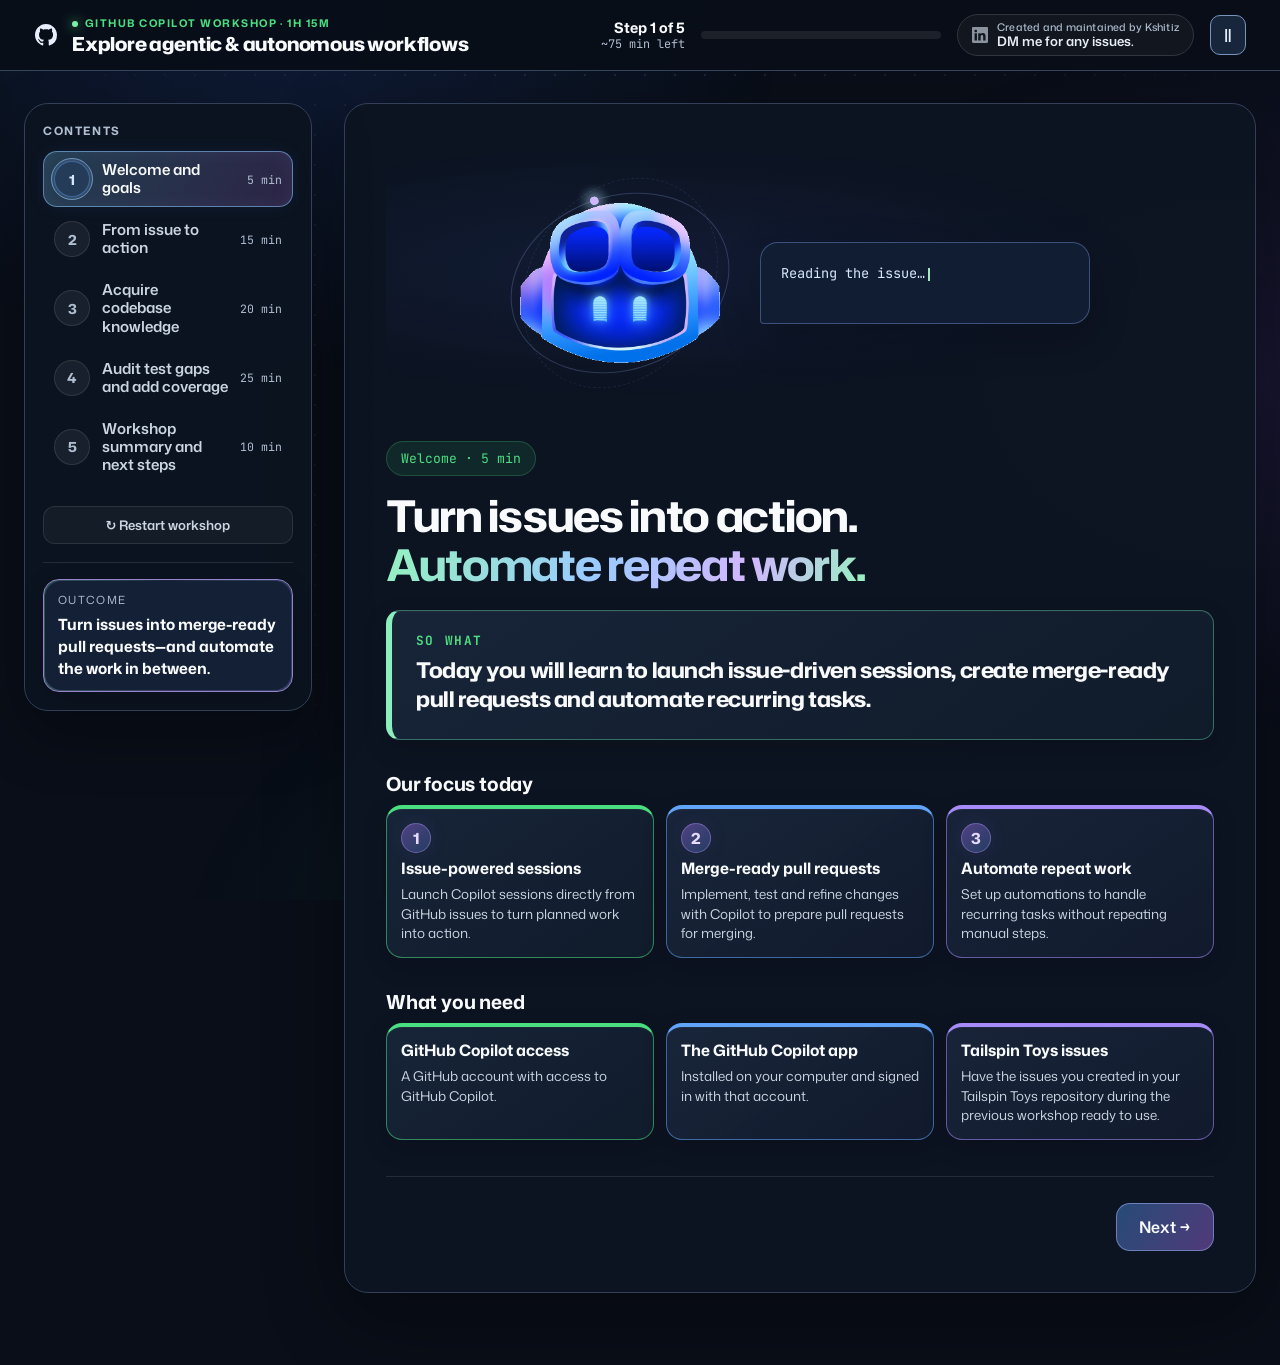
==== explore-automations/index.html @ 0704b5da "Add plan review and approval step Co-authored-by: Copilot App <223556219+Copilot@users.noreply.githu" ====
<!DOCTYPE html>
<html lang="en" data-theme="dark">

<head>
  <meta charset="UTF-8">
  <meta name="viewport" content="width=device-width, initial-scale=1.0">
  <meta name="description"
    content="A hands-on workshop for developers: use GitHub Copilot to run an unfamiliar repository, map it with a skill, find its test gaps and add one verified test.">
  <title>Explore agentic &amp; autonomous workflows with GitHub Copilot</title>
  <link rel="preconnect" href="https://fonts.googleapis.com">
  <link rel="preconnect" href="https://fonts.gstatic.com" crossorigin>
  <link
    href="https://fonts.googleapis.com/css2?family=Hubot+Sans:wdth,wght@75..125,200..900&family=Mona+Sans:wdth,wght@75..125,200..900&family=JetBrains+Mono:wght@400;500;700&display=swap"
    rel="stylesheet">
  <link rel="stylesheet" href="../theme.css">
  <link data-fx rel="icon" href="../assets/copilot-mascot.png">
  <style>
    :root {
      --workshop-bg: #0d1117;
      --workshop-border: rgba(255, 255, 255, 0.1);
      --workshop-text: #f8fafc;
      --workshop-muted: #cbd5e1;
      --workshop-faint: #94a3b8;
      --workshop-green: #4ade80;
      --workshop-blue: #60a5fa;
      --workshop-purple: #a78bfa;
      --workshop-amber: #fbbf24;
      --workshop-shadow: 0 24px 60px rgba(0, 0, 0, 0.28);
      --workshop-radius: 24px;
      --workshop-card-gap: 18px;
      --workshop-content-width: 1180px;
      --workshop-ease: cubic-bezier(0.16, 1, 0.3, 1);
      /* lets the stage disclosures animate to their natural height */
      interpolate-size: allow-keywords;
    }

    * {
      box-sizing: border-box;
    }

    body {
      margin: 0;
      font-family: "Inter", sans-serif;
      background:
        radial-gradient(circle at top left, rgba(96, 165, 250, 0.14), transparent 32%),
        radial-gradient(circle at top right, rgba(167, 139, 250, 0.1), transparent 28%),
        var(--workshop-bg);
      color: var(--workshop-text);
    }

    a {
      color: inherit;
    }

    code {
      font-family: "JetBrains Mono", monospace;
    }

    /* ============ Codelab shell ============ */
    .cl-app {
      min-height: 100vh;
      display: flex;
      flex-direction: column;
    }

    .cl-topbar {
      position: sticky;
      top: 0;
      z-index: 40;
      display: flex;
      align-items: center;
      justify-content: space-between;
      gap: 20px;
      padding: 14px clamp(16px, 3vw, 34px);
      background: rgba(10, 14, 22, 0.9);
      border-bottom: 1px solid var(--workshop-border);
      backdrop-filter: blur(18px);
    }

    .cl-topbar-left {
      display: flex;
      align-items: center;
      gap: 14px;
      min-width: 0;
    }

    .brand-mark {
      width: 24px;
      height: 24px;
      display: grid;
      place-items: center;
      font-size: 1rem;
      font-weight: 700;
      flex-shrink: 0;
    }

    .brand-mark svg {
      fill: #e8eefc;
    }

    .cl-topbar-title {
      min-width: 0;
    }

    .cl-topbar-title .kicker {
      display: block;
      text-transform: uppercase;
      letter-spacing: 0.14em;
      font-size: 0.66rem;
      font-weight: 700;
      color: var(--workshop-green);
      margin-bottom: 2px;
    }

    .cl-topbar-title h1 {
      margin: 0;
      font-size: clamp(0.98rem, 1.5vw, 1.24rem);
      line-height: 1.2;
      letter-spacing: -0.01em;
    }

    .cl-progress {
      display: flex;
      align-items: center;
      gap: 16px;
      flex-shrink: 0;
    }

    .cl-progress-meta {
      text-align: right;
      line-height: 1.25;
    }

    .cl-progress-count {
      display: block;
      font-size: 0.9rem;
      font-weight: 700;
      color: var(--workshop-text);
    }

    .cl-progress-remaining {
      display: block;
      font-family: "JetBrains Mono", monospace;
      font-size: 0.74rem;
      color: var(--workshop-faint);
    }

    .cl-progress-track {
      width: min(240px, 26vw);
      height: 8px;
      border-radius: 999px;
      background: rgba(255, 255, 255, 0.08);
      overflow: hidden;
    }

    .cl-progress-fill {
      height: 100%;
      width: 100%;
      transform: scaleX(0);
      transform-origin: left center;
      border-radius: 999px;
      background: linear-gradient(90deg, var(--workshop-green), var(--workshop-blue));
      transition: transform 0.35s var(--workshop-ease);
    }

    .cl-progress-fill.is-complete {
      animation: cl-progress-complete 0.7s ease both;
    }

    @keyframes cl-progress-complete {
      0% {
        filter: brightness(1);
      }

      45% {
        filter: brightness(1.22);
      }

      100% {
        filter: brightness(1);
      }
    }

    .cl-body {
      width: min(1500px, calc(100% - 48px));
      margin: 0 auto;
      padding: 32px 0 72px;
      display: grid;
      grid-template-columns: minmax(260px, 288px) minmax(0, 1fr);
      gap: 32px;
      align-items: start;
    }

    /* ============ Step rail ============ */
    .cl-rail {
      position: sticky;
      top: 96px;
      align-self: start;
      background: rgba(10, 14, 22, 0.88);
      border: 1px solid var(--workshop-border);
      border-radius: var(--workshop-radius);
      box-shadow: var(--workshop-shadow);
      padding: 18px;
      backdrop-filter: blur(18px);
    }

    .cl-rail-label {
      margin: 0 0 12px;
      text-transform: uppercase;
      letter-spacing: 0.14em;
      font-size: 0.72rem;
      font-weight: 700;
      color: var(--workshop-faint);
    }

    .cl-steps {
      list-style: none;
      margin: 0 0 18px;
      padding: 0;
      display: grid;
      gap: 4px;
      position: relative;
    }

    .cl-steps li {
      position: relative;
    }

    /* One highlight travels between steps; script measures its box. Without script each step keeps its own. */
    .cl-steps.has-marker::before {
      content: "";
      position: absolute;
      top: 0;
      left: 0;
      box-sizing: border-box;
      width: var(--marker-w, 0);
      height: var(--marker-h, 0);
      transform: translate(var(--marker-x, 0), var(--marker-y, 0));
      border: 1px solid rgba(96, 165, 250, 0.28);
      border-radius: 14px;
      background: rgba(96, 165, 250, 0.12);
      pointer-events: none;
      transition: transform 0.35s var(--workshop-ease);
    }

    .cl-steps.has-marker.is-placing::before {
      transition: none;
    }

    .cl-step-item {
      width: 100%;
      text-align: left;
      font: inherit;
      cursor: pointer;
      display: grid;
      grid-template-columns: 36px minmax(0, 1fr) auto;
      gap: 12px;
      align-items: center;
      min-height: 56px;
      padding: 9px 10px;
      border-radius: 14px;
      border: 1px solid transparent;
      background: transparent;
      color: var(--workshop-muted);
      transition: background 0.2s ease, border-color 0.2s ease, color 0.2s ease;
    }

    .cl-step-item:hover {
      background: rgba(255, 255, 255, 0.05);
    }

    .cl-step-item:focus-visible {
      outline: 2px solid var(--workshop-blue);
      outline-offset: 2px;
    }

    .cl-step-item.is-active {
      background: rgba(96, 165, 250, 0.12);
      border-color: rgba(96, 165, 250, 0.28);
      color: var(--workshop-text);
    }

    .cl-steps.has-marker .cl-step-item.is-active {
      background: transparent;
      border-color: transparent;
    }

    .cl-step-num {
      width: 36px;
      height: 36px;
      border-radius: 50%;
      display: grid;
      place-items: center;
      background: rgba(255, 255, 255, 0.06);
      border: 1px solid var(--workshop-border);
      font-family: "JetBrains Mono", monospace;
      font-weight: 700;
      font-size: 0.86rem;
      color: var(--workshop-faint);
      transition: background 0.3s ease, border-color 0.3s ease, color 0.3s ease;
    }

    .cl-step-item.is-active .cl-step-num {
      background: rgba(96, 165, 250, 0.2);
      border-color: rgba(96, 165, 250, 0.42);
      color: var(--workshop-blue);
    }

    .cl-step-item.is-done .cl-step-num {
      background: rgba(74, 222, 128, 0.16);
      border-color: rgba(74, 222, 128, 0.4);
      color: var(--workshop-green);
    }

    .cl-step-num .digit,
    .cl-step-num .tick {
      grid-area: 1 / 1;
      transition: opacity 0.26s ease, transform 0.42s var(--workshop-ease);
    }

    .cl-step-num .tick {
      opacity: 0;
      transform: scale(0.4) rotate(-12deg);
    }

    .cl-step-item.is-done .cl-step-num .digit {
      opacity: 0;
      transform: scale(0.6);
    }

    .cl-step-item.is-done .cl-step-num .tick {
      opacity: 1;
      transform: scale(1) rotate(0);
    }

    .cl-step-name {
      font-size: 0.94rem;
      font-weight: 600;
      line-height: 1.2;
    }

    .cl-step-time {
      font-family: "JetBrains Mono", monospace;
      font-size: 0.72rem;
      color: var(--workshop-faint);
      white-space: nowrap;
    }

    .cl-rail-meta {
      display: grid;
      gap: 10px;
      border-top: 1px solid var(--workshop-border);
      padding-top: 16px;
    }

    .meta-card {
      background: linear-gradient(180deg, rgba(17, 24, 39, 0.96), rgba(13, 18, 28, 0.98));
      border: 1px solid var(--workshop-border);
      border-radius: 16px;
      padding: 12px 14px;
    }

    .meta-label {
      display: block;
      font-size: 0.7rem;
      text-transform: uppercase;
      letter-spacing: 0.12em;
      color: var(--workshop-faint);
      margin-bottom: 5px;
    }

    .meta-value {
      font-size: 0.96rem;
      font-weight: 700;
    }

    /* ============ Main / steps ============ */
    .cl-main {
      min-width: 0;
      width: 100%;
      max-width: var(--workshop-content-width);
      justify-self: center;
    }

    .cl-step {
      display: none;
      background: linear-gradient(180deg, rgba(17, 24, 39, 0.96), rgba(13, 18, 28, 0.98));
      border: 1px solid var(--workshop-border);
      border-radius: var(--workshop-radius);
      box-shadow: var(--workshop-shadow);
      padding: clamp(28px, 3.2vw, 48px);
    }

    /* Focus is moved here programmatically for screen-reader step announcement;
     the article is never keyboard-Tab-reachable (tabindex="-1"), so suppress the
     default focus ring that would otherwise draw around the whole step. */
    .cl-step:focus {
      outline: none;
    }

    .cl-step.is-active {
      display: block;
      animation: cl-fade 0.42s var(--workshop-ease);
    }

    @keyframes cl-fade {
      from {
        opacity: 0;
        transform: translateY(10px);
      }

      to {
        opacity: 1;
        transform: translateY(0);
      }
    }

    .cl-duration {
      display: inline-flex;
      align-items: center;
      gap: 8px;
      padding: 8px 14px;
      border-radius: 999px;
      background: rgba(74, 222, 128, 0.1);
      border: 1px solid rgba(74, 222, 128, 0.22);
      color: var(--workshop-green);
      font-family: "JetBrains Mono", monospace;
      font-size: 0.82rem;
      margin-bottom: 16px;
    }

    .cl-step h2 {
      margin: 0 0 8px;
      font-size: clamp(1.8rem, 3vw, 2.5rem);
      line-height: 1.06;
      letter-spacing: -0.03em;
      text-wrap: balance;
    }

    .cl-step h2 .accent {
      color: var(--workshop-green);
    }

    /* ============ Opening mascot ============ */
    .overview-figure {
      display: flex;
      align-items: center;
      justify-content: center;
      margin: 8px 0 28px;
    }

    .overview-figure .mascot {
      width: clamp(180px, 18vw, 230px);
    }

    /* ============ Wrap-up cards ============ */
    .resource-grid {
      display: grid;
      grid-template-columns: repeat(3, minmax(0, 1fr));
      gap: var(--workshop-card-gap);
      margin-top: 16px;
    }

    .resource-card {
      display: flex;
      flex-direction: column;
      gap: 8px;
      padding: 20px;
      border: 1px solid var(--workshop-border);
      border-top: 3px solid var(--resource-accent, var(--workshop-blue));
      border-radius: 20px;
      background: linear-gradient(180deg, rgba(22, 31, 46, 0.9), rgba(16, 24, 38, 0.96));
    }

    .resource-card h4 {
      margin: 0;
      font-size: 1.05rem;
      color: var(--workshop-text);
    }

    .resource-card .resource-go {
      margin-top: auto;
      padding-top: 6px;
      font-size: 0.85rem;
      font-weight: 600;
      color: var(--resource-accent, var(--workshop-blue));
    }

    /* ============ Step nav footer ============ */
    .cl-nav {
      display: flex;
      justify-content: space-between;
      gap: 14px;
      margin-top: 36px;
      padding-top: 26px;
      border-top: 1px solid var(--workshop-border);
    }

    .cl-btn {
      appearance: none;
      cursor: pointer;
      font: inherit;
      font-weight: 600;
      display: inline-flex;
      align-items: center;
      gap: 8px;
      padding: 12px 22px;
      border-radius: 14px;
      border: 1px solid var(--workshop-border);
      background: rgba(255, 255, 255, 0.05);
      color: var(--workshop-text);
      transition: background 0.2s ease, border-color 0.2s ease, opacity 0.2s ease, filter 0.2s ease, transform 0.12s ease;
    }

    .cl-btn:hover {
      background: rgba(255, 255, 255, 0.1);
    }

    .cl-btn:active {
      transform: translateY(1px) scale(0.985);
    }

    .cl-btn:focus-visible {
      outline: 2px solid var(--workshop-blue);
      outline-offset: 2px;
    }

    .cl-btn.cl-next {
      background: linear-gradient(135deg, rgba(96, 165, 250, 0.3), rgba(167, 139, 250, 0.26));
      border-color: rgba(96, 165, 250, 0.42);
    }

    .cl-btn.cl-next:hover {
      filter: brightness(1.08);
    }

    .cl-btn:disabled {
      opacity: 0.4;
      cursor: not-allowed;
    }

    .cl-btn.is-hidden {
      visibility: hidden;
    }

    .cl-finished {
      display: inline-flex;
      align-items: center;
      gap: 8px;
      padding: 12px 22px;
      border-radius: 14px;
      background: rgba(74, 222, 128, 0.16);
      border: 1px solid rgba(74, 222, 128, 0.55);
      color: var(--workshop-green);
      font-weight: 700;
    }

    .cl-step.is-active .cl-finished {
      animation: cl-finished-in 0.6s var(--workshop-ease) both;
    }

    @keyframes cl-finished-in {
      from {
        opacity: 0;
        transform: translateY(6px) scale(0.96);
      }

      to {
        opacity: 1;
        transform: translateY(0) scale(1);
      }
    }

    .cl-restart {
      width: 100%;
      margin: 4px 0 18px;
      cursor: pointer;
      font: inherit;
      font-size: 0.82rem;
      font-weight: 600;
      padding: 9px 12px;
      border-radius: 12px;
      border: 1px solid var(--workshop-border);
      background: rgba(255, 255, 255, 0.04);
      color: var(--workshop-muted);
      transition: background 0.2s ease, color 0.2s ease;
    }

    .cl-restart:hover {
      background: rgba(255, 255, 255, 0.09);
      color: var(--workshop-text);
    }

    .cl-restart:focus-visible {
      outline: 2px solid var(--workshop-blue);
      outline-offset: 2px;
    }

    .mcp-lab .mcp-lab-prompt {
      margin: 14px 0 0;
      padding: 14px 16px;
      border-left: 3px solid var(--workshop-purple);
      border-radius: 0 12px 12px 0;
      background: rgba(124, 92, 255, 0.1);
      color: var(--text);
      font-family: "JetBrains Mono", monospace;
      font-size: 0.86rem;
      line-height: 1.6;
      transition: border-left-color 0.15s ease;
    }

    .mcp-lab .sec-title {
      margin: 30px 0 8px;
      font-size: 1.2rem;
      letter-spacing: -0.01em;
    }

    .mcp-lab .sec-note {
      margin: 0 0 14px;
      color: var(--workshop-muted);
      font-size: 0.94rem;
      line-height: 1.55;
      max-width: 74ch;
    }

    .mcp-lab .sec-note strong {
      color: var(--workshop-text);
    }

    .loop {
      margin: 0 0 8px;
      font-size: clamp(1.25rem, 2.2vw, 1.6rem);
      font-weight: 700;
      line-height: 1.4;
    }

    .loop span {
      margin: 0 0.2em;
      color: var(--workshop-green);
    }

    .mcp-lab .sc-text {
      width: 100%;
      padding: 10px 12px;
      border: 1px solid var(--workshop-border);
      border-radius: 12px;
      background: rgba(8, 13, 22, 0.7);
      color: var(--workshop-text);
      font: inherit;
      font-size: 0.94rem;
      line-height: 1.5;
    }

    .mcp-lab .sc-text {
      min-height: 88px;
      resize: vertical;
    }

    .mcp-lab .sc-text:focus-visible {
      outline: 2px solid var(--workshop-blue);
      outline-offset: 2px;
    }

    /* Focus and document cards */
    .mcp-lab .crit-grid {
      display: grid;
      grid-template-columns: repeat(3, minmax(0, 1fr));
      gap: 12px;
      margin: 0 0 8px;
    }

    .mcp-lab .crit-grid.is-three {
      margin: 0 0 22px;
    }

    /* Six inventory documents share one accent; the last one, CONCERNS.md, feeds the next step */
    .mcp-lab .codebase-outputs {
      --crit: var(--workshop-blue);
    }

    .mcp-lab .codebase-outputs > :last-child {
      grid-column: 1 / -1;
    }

    .mcp-lab .crit-card {
      display: grid;
      gap: 6px;
      align-content: start;
      padding: 14px;
      border: 1px solid color-mix(in srgb, var(--crit, var(--workshop-green)) 55%, transparent);
      border-top: 4px solid var(--crit, var(--workshop-green));
      border-radius: 16px;
      background: color-mix(in srgb, var(--crit, var(--workshop-green)) 12%, rgba(16, 24, 38, 0.9));
    }

    .mcp-lab .crit-card b {
      display: inline-grid;
      place-items: center;
      justify-self: start;
      width: 30px;
      height: 30px;
      border-radius: 50%;
      background: var(--crit, var(--workshop-green));
      color: var(--workshop-bg);
      font-family: "JetBrains Mono", monospace;
      font-size: 0.95rem;
      font-weight: 700;
    }

    .mcp-lab .crit-card strong {
      color: var(--workshop-text);
      font-size: 0.98rem;
      line-height: 1.25;
    }

    .mcp-lab .crit-card p {
      margin: 0;
      color: var(--workshop-muted);
      font-size: 0.84rem;
      line-height: 1.45;
    }

    .mcp-lab .tpl {
      position: relative;
      margin: 0;
      border: 1px solid var(--workshop-border);
      border-radius: 14px;
      background: rgba(8, 13, 22, 0.7);
      transition: border-color 0.15s ease;
    }

    .mcp-lab .tpl textarea {
      display: block;
      padding-right: 96px;
    }

    .mcp-lab .copy-btn {
      position: absolute;
      top: 10px;
      right: 10px;
      appearance: none;
      cursor: pointer;
      padding: 5px 12px;
      border: 1px solid rgba(96, 165, 250, 0.4);
      border-radius: 10px;
      background: rgba(96, 165, 250, 0.12);
      color: var(--workshop-blue);
      font-family: "Inter", sans-serif;
      font-size: 0.76rem;
      font-weight: 700;
      transition: background-color 0.15s ease, border-color 0.15s ease, color 0.15s ease;
    }

    .mcp-lab .copy-btn:hover {
      background: rgba(96, 165, 250, 0.22);
    }

    .mcp-lab .copy-btn:focus-visible {
      outline: 2px solid var(--workshop-blue);
      outline-offset: 2px;
    }

    /* Copied: the button and the prompt it copied turn green together, so the room sees which prompt is on the clipboard */
    .mcp-lab .copy-btn.is-copied {
      border-color: rgba(74, 222, 128, 0.5);
      background: rgba(74, 222, 128, 0.16);
      color: var(--workshop-green);
    }

    .mcp-lab .tpl.is-copied {
      border-color: rgba(74, 222, 128, 0.55);
    }

    .mcp-lab .mcp-lab-prompt.is-copied {
      border-left-color: var(--workshop-green);
    }

    .mcp-lab .mcp-lab-prompt.has-copy {
      position: relative;
      padding-right: 88px;
    }

    /* Screenshots and recordings sit on the step itself, with no card around them */
    .shot {
      margin: 0;
    }

    .shot img,
    .shot video {
      display: block;
      max-width: 100%;
      height: auto;
      border: 1px solid var(--workshop-border);
      border-radius: 12px;
    }

    .shot video {
      width: 100%;
      max-height: 70vh;
    }

    .shot figcaption {
      margin-top: 10px;
      color: var(--workshop-muted);
      font-size: 0.92rem;
      line-height: 1.5;
    }

    /* ============ Stages: collapsible parts of a step ============ */
    .mcp-lab .stage {
      margin: 0 0 14px;
      border: 1px solid var(--workshop-border);
      border-radius: 18px;
      background: linear-gradient(180deg, rgba(22, 31, 46, 0.9), rgba(16, 24, 38, 0.96));
    }

    .mcp-lab .stage>summary {
      display: flex;
      align-items: center;
      gap: 14px;
      padding: 16px 18px;
      border-radius: 18px;
      cursor: pointer;
      list-style: none;
      transition: background-color 0.15s ease;
    }

    .mcp-lab .stage[open]>summary {
      border-radius: 18px 18px 0 0;
    }

    .mcp-lab .stage>summary:hover {
      background: rgba(255, 255, 255, 0.05);
    }

    .mcp-lab .stage>summary::-webkit-details-marker {
      display: none;
    }

    .mcp-lab .stage>summary::after {
      content: "+";
      flex: none;
      color: var(--workshop-green);
      font-weight: 700;
    }

    .mcp-lab .stage[open]>summary::after {
      content: "\2212";
    }

    .mcp-lab .stage>summary:focus-visible {
      outline: 2px solid var(--workshop-blue);
      outline-offset: 2px;
      border-radius: 18px;
    }

    /* Stages ease open and shut where the browser supports it (Chromium); elsewhere they snap, as before.
       Closing is quicker than opening. Kept as separate rules so an unsupported selector drops only itself. */
    .mcp-lab .stage::details-content {
      block-size: 0;
      overflow: clip;
      transition: block-size 0.22s var(--workshop-ease), content-visibility 0.22s allow-discrete;
    }

    .mcp-lab .stage[open]::details-content {
      block-size: auto;
      transition-duration: 0.32s;
    }

    .mcp-lab .stage-num {
      display: grid;
      flex: none;
      width: 38px;
      height: 38px;
      place-items: center;
      border-radius: 12px;
      background: rgba(124, 92, 255, 0.16);
      color: #c9bcff;
      font-family: "JetBrains Mono", monospace;
      font-weight: 700;
    }

    .mcp-lab .stage-title {
      flex: 1;
      min-width: 0;
      color: var(--workshop-text);
      font-size: 1.08rem;
      font-weight: 700;
      line-height: 1.3;
    }

    .mcp-lab .stage-time {
      flex: none;
      color: var(--workshop-faint);
      font-family: "JetBrains Mono", monospace;
      font-size: 0.78rem;
    }

    .mcp-lab .stage-body {
      display: grid;
      gap: 14px;
      padding: 0 18px 18px;
    }

    .mcp-lab .stage-body>p {
      margin: 0;
      color: var(--workshop-muted);
      font-size: 0.94rem;
      line-height: 1.55;
    }

    .mcp-lab .stage-body>p strong {
      color: var(--workshop-text);
    }

    @media (max-width: 900px) {
      .mcp-lab .crit-grid {
        grid-template-columns: repeat(2, minmax(0, 1fr));
      }
    }

    @media (max-width: 720px) {
      .mcp-lab .crit-grid {
        grid-template-columns: 1fr;
      }
    }

    /* ============ Responsive ============ */
    @media (max-width: 1080px) {
      .cl-body {
        grid-template-columns: minmax(0, 1fr);
        gap: 20px;
      }

      .cl-rail {
        position: sticky;
        top: calc(var(--topbar-h, 62px) + 12px);
        z-index: 30;
        padding: 12px;
      }

      .cl-steps {
        display: flex;
        gap: 8px;
        margin-bottom: 0;
        overflow-x: auto;
        overscroll-behavior-inline: contain;
        scrollbar-width: thin;
        scroll-snap-type: inline proximity;
      }

      .cl-steps li {
        flex: 0 0 min(260px, 72vw);
        scroll-snap-align: start;
      }

      .cl-step-item {
        min-height: 52px;
      }

      .cl-rail-label,
      .cl-restart,
      .cl-rail-meta {
        display: none;
      }

      .resource-grid {
        grid-template-columns: 1fr;
      }

      .overview-figure .mascot {
        width: clamp(140px, 26vw, 180px);
      }
    }

    @media (max-width: 720px) {
      .cl-topbar {
        align-items: flex-start;
        padding: 12px 16px;
      }

      .cl-progress {
        flex: none;
      }

      .cl-body {
        width: min(100% - 24px, 1500px);
        padding: 14px 0 40px;
        gap: 14px;
      }

      .cl-rail {
        top: calc(var(--topbar-h, 58px) + 8px);
        margin-inline: -1px;
      }

      .cl-progress-track {
        display: none;
      }

      .cl-steps li {
        flex-basis: min(236px, 78vw);
      }

      .cl-step {
        padding: 24px 20px 28px;
        border-radius: 20px;
      }
    }

    @media (prefers-reduced-motion: reduce) {

      .cl-step.is-active,
      .cl-progress-fill.is-complete,
      .cl-step.is-active .cl-finished {
        animation: none;
      }

      .cl-progress-fill,
      .cl-restart,
      .cl-step-num,
      .cl-step-num .digit,
      .cl-step-num .tick,
      .cl-steps.has-marker::before,
      .mcp-lab .stage>summary,
      .mcp-lab .copy-btn,
      .mcp-lab .tpl,
      .mcp-lab .mcp-lab-prompt {
        transition: none;
      }

      .mcp-lab .stage::details-content,
      .mcp-lab .stage[open]::details-content {
        transition: none;
      }

      .cl-btn:active {
        transform: none;
      }
    }

    /* ============ Callouts ============ */
    .sowhat {
      margin: 0 0 14px;
      padding: 20px 24px;
      border: 1px solid rgba(74, 222, 128, 0.45);
      border-left: 6px solid #4ade80;
      border-radius: 14px;
      background: rgba(74, 222, 128, 0.12);
      color: var(--workshop-text);
      font-size: 1.1rem;
      line-height: 1.55;
    }

    .sowhat-label {
      display: block;
      margin-bottom: 6px;
      color: #4ade80;
      font-family: "JetBrains Mono", monospace;
      font-size: 0.8rem;
      font-weight: 700;
      letter-spacing: 0.12em;
      text-transform: uppercase;
    }

    .sowhat-head {
      display: block;
      margin-bottom: 6px;
      font-size: 1.35rem;
      font-weight: 700;
      line-height: 1.3;
    }

    /* The same callout, repeated at the top of steps 2 to 5 */
    .sowhat.is-step {
      margin: 0 0 24px;
      padding: 16px 22px;
      font-size: 1rem;
      text-wrap: pretty;
    }

    .sowhat.is-step .sowhat-label {
      margin-bottom: 4px;
    }

    .sowhat.is-step .sowhat-head {
      margin-bottom: 4px;
      font-size: 1.2rem;
    }

    .checkpoint {
      display: grid;
      gap: 4px;
      margin: 24px 0 0;
      padding: 18px 22px;
      border: 1px solid rgba(251, 191, 36, 0.55);
      border-left: 6px solid #fbbf24;
      border-radius: 14px;
      background: rgba(251, 191, 36, 0.14);
      color: var(--workshop-text);
    }

    .checkpoint-label {
      color: #fbbf24;
      font-family: "JetBrains Mono", monospace;
      font-size: 0.8rem;
      font-weight: 700;
      letter-spacing: 0.12em;
      text-transform: uppercase;
    }

    .checkpoint-head {
      font-size: 1.3rem;
      font-weight: 700;
      line-height: 1.3;
    }

    .checkpoint p {
      margin: 0;
      font-size: 1.05rem;
      line-height: 1.55;
    }

    /* ============ Print: reveal everything ============ */
    @media print {
      body {
        background: #0d1117;
      }

      .cl-topbar,
      .cl-rail,
      .cl-nav {
        display: none !important;
      }

      .cl-body {
        width: 100%;
        margin: 0;
        padding: 0;
        display: block;
      }

      .cl-step {
        display: block !important;
        box-shadow: none;
        break-inside: avoid;
        margin-bottom: 18px;
        animation: none;
      }

      .mcp-lab .stage::details-content {
        block-size: auto !important;
        content-visibility: visible !important;
        transition: none !important;
      }

      .meta-card {
        box-shadow: none;
        break-inside: avoid;
      }
    }
    /* ============ Mission control: progressive visual enhancement ============ */
    :root {
      --font-sans: "Mona Sans", system-ui, sans-serif;
      --font-display: "Hubot Sans", var(--font-sans);
      --workshop-faint: #b0bed1;
    }
    body, .workshop-contact, .mcp-lab .copy-btn { font-family: var(--font-sans); }
    .workshop-contact-kicker { opacity: 1; color: #b0bed1; }
    body { background: #090e18; }
    h1, h2, .stage-title, .stage-num, .crit-card > b, .cl-step-num, .sowhat-head {
      font-family: var(--font-display) !important;
      letter-spacing: -0.02em;
    }
    .cl-app { position: relative; isolation: isolate; }
    .cl-topbar { background: rgba(9, 14, 24, 0.94); border-bottom-color: #35435c; }
    .cl-topbar-title h1 { font-weight: 750; line-height: 1.25; }
    .cl-step h2 { font-size: clamp(2rem, 3.4vw, 3rem); line-height: 1.12; margin-bottom: 20px; }
    .cl-step { background: rgba(13, 21, 35, 0.94); border-color: #334058; box-shadow: 0 24px 80px #0005; }
    .cl-rail { background: rgba(12, 20, 33, 0.96); border-color: #334058; }
    .cl-step.is-active { animation: none; }
    .cl-topbar-title .kicker::before {
      content: ""; display: inline-block; width: 6px; height: 6px; margin-right: 7px;
      border-radius: 50%; background: #7ef0ac; box-shadow: 0 0 12px #4ade80;
      animation: fx-pulse 3s ease-in-out infinite;
    }
    .fx-ambient { position: fixed; inset: 0; z-index: -1; overflow: clip; pointer-events: none; }
    .fx-ambient::after {
      content: ""; position: absolute; inset: 0;
      background-image: radial-gradient(#8db5ff28 1px, transparent 1px);
      background-size: 30px 30px; mask-image: radial-gradient(ellipse at 50% 20%, #000, transparent 75%);
    }
    .fx-aurora { position: absolute; width: 85vw; height: 85vh; border-radius: 50%; opacity: 0.65; }
    .fx-aurora:nth-child(1) { top: -40%; left: -20%; background: radial-gradient(ellipse, #3475ff33, transparent 65%); animation: fx-drift 29s ease-in-out infinite alternate; }
    .fx-aurora:nth-child(2) { top: 0; right: -40%; background: radial-gradient(ellipse, #9856ff29, transparent 65%); animation: fx-drift 37s ease-in-out infinite alternate-reverse; }
    .fx-aurora:nth-child(3) { bottom: -50%; left: 10%; background: radial-gradient(ellipse, #28cf9b20, transparent 65%); animation: fx-drift 33s ease-in-out infinite alternate; }
    .cl-step h2 .accent { color: #97edc6; }
    @supports (background-clip: text) {
      .cl-step h2 .accent {
        background: linear-gradient(110deg, #95f2bd, #9bcaff 45%, #d2b7ff 75%, #95f2bd);
        background-clip: text; -webkit-text-fill-color: transparent;
      }
    }
    .mcp-lab .crit-card, .mcp-lab .stage, .sowhat, .checkpoint, .resource-card, .meta-card {
      position: relative;
      background-image: radial-gradient(500px circle at var(--fx-x, -500px) var(--fx-y, -500px), #91baff0d, transparent 70%), linear-gradient(145deg, #182439ee, #101a2bef);
      box-shadow: inset 0 1px #ffffff08, 0 8px 26px #0002;
      transition: transform 220ms ease;
    }
    .mcp-lab .stage { border-color: #3b4964; }
    .sowhat { border-color: #69d6a86b; border-left-color: #8aefbd; }
    .checkpoint { border-color: #e7bd766b; border-left-color: #fbbf24; }
    .mcp-lab .stage-num, .mcp-lab .crit-card > b {
      color: #e5dcff; background: linear-gradient(140deg, #514185, #233d60);
      border: 1px solid #a68ae77a; box-shadow: 0 0 20px #8e6dff16;
    }
    .cl-steps.has-marker::before { background: linear-gradient(120deg, #233e51, #2c2445); border-color: #87c6ff8c; box-shadow: inset 0 0 18px #98b3ff14, 0 0 18px #739bff12; }
    .cl-step-item.is-active .cl-step-num { position: relative; color: #d6e8ff; background: #253c59; box-shadow: 0 0 0 3px #8cbeff26; }
    .cl-step-item.is-active .cl-step-num::after { content: ""; position: absolute; inset: -4px; border: 1px solid #9bcaff8c; border-radius: inherit; animation: fx-pulse 3s ease-in-out infinite; pointer-events: none; }
    .cl-step-item.is-done .tick { animation: fx-pop 250ms ease-out; }
    .meta-card { overflow: hidden; border-color: #9584cd; }
    .meta-card::before {
      content: ""; position: absolute; inset: -150%; z-index: 0;
      background: conic-gradient(from 0deg, #111b30, #7a9ce2, #ac88e8, #70dca8, #111b30);
      animation: fx-orbit 16s linear infinite; opacity: 0.3;
    }
    .meta-card::after { content: ""; position: absolute; inset: 1px; border-radius: inherit; background: #142035; pointer-events: none; }
    .meta-card > * { position: relative; z-index: 1; }
    .cl-progress-fill { position: relative; box-shadow: 3px 0 14px #9ac7ff; overflow: hidden; }
    .cl-progress-fill::after, .cl-next::after, .cl-finished::after {
      content: ""; position: absolute; inset: 0;
      background: linear-gradient(100deg, transparent 25%, #ffffff26, transparent 75%);
      transform: translateX(-100%); pointer-events: none;
    }
    .cl-progress-fill::after { animation: fx-sweep 4s ease-in-out infinite; }
    .cl-btn.cl-next { position: relative; overflow: hidden; background: linear-gradient(120deg, #274b76, #503a79); border-color: #a4baff80; }
    .cl-btn { transition: transform 180ms ease, opacity 180ms ease; }
    .cl-btn.cl-next:hover { filter: none; transform: translateX(2px); }
    .cl-next:hover::after { animation: fx-sweep 700ms ease-out; }
    .cl-btn.cl-back { background: transparent; }
    .cl-btn.cl-back:hover { background: #93c5fd12; }
    .cl-finished { position: relative; overflow: hidden; }
    .cl-finished.fx-celebrate::after { animation: fx-sweep 1.5s ease-out; }
    .overview-figure {
      position: relative; min-height: 260px; gap: 30px; overflow: clip; padding: 28px 16px;
      border-radius: 24px; background: radial-gradient(ellipse at 32% 45%, #3b4fac25, transparent 62%);
      perspective: 900px;
    }
    .fx-pilot { position: relative; flex: 0 0 220px; width: 220px; height: 200px; display: grid; place-items: center; }
    .fx-pilot::before {
      content: ""; position: absolute; inset: 12%; border-radius: 50%;
      background: radial-gradient(ellipse, #7d89ff55, #3b80ff12 50%, transparent 70%);
      animation: fx-pulse 4s ease-in-out infinite;
    }
    .fx-tilt { position: relative; width: 200px; transition: transform 350ms ease-out; transform: rotateX(var(--fx-rx, 0deg)) rotateY(var(--fx-ry, 0deg)); }
    .overview-figure .mascot { width: 100%; display: block; position: relative; animation: fx-float 6s ease-in-out infinite; }
    .fx-eye { position: absolute; top: 58.2%; height: 15.2%; border-radius: 50%; background: #bceaff; opacity: 0.17; box-shadow: 0 0 14px 5px #69caff; pointer-events: none; animation: fx-float 6s ease-in-out infinite; }
    .fx-eye-left { left: 36.4%; width: 6.9%; }
    .fx-eye-right { left: 56.4%; width: 7.2%; }
    .fx-typing .fx-eye { opacity: 0.32; }
    .fx-orbit { position: absolute; inset: 13px -2px; border: 1px solid #a0bbff38; border-radius: 50%; transform: rotate(-20deg); pointer-events: none; }
    .fx-orbit-inner { inset: -12px 20px; transform: rotate(35deg); border-style: dashed; opacity: 0.5; }
    .fx-orbit-dot { position: absolute; inset: 0; animation: fx-orbit 12s linear infinite; }
    .fx-orbit-dot::before { content: ""; position: absolute; left: 50%; top: -4px; width: 8px; height: 8px; border-radius: 50%; background: var(--dot); box-shadow: 0 0 14px var(--dot); }
    .fx-orbit-dot:nth-child(2) { animation-delay: -4s; }
    .fx-orbit-dot:nth-child(3) { animation-delay: -8s; }
    .fx-bubble {
      flex: 0 1 330px; min-height: 82px; padding: 20px; border: 1px solid #7d9de866; border-radius: 18px 18px 18px 4px;
      background: #111d32; color: #d7e8ff; font: 0.85rem/1.6 "JetBrains Mono", monospace;
      box-shadow: 0 14px 40px #0003;
    }
    .fx-caret { display: inline-block; width: 2px; height: 1em; margin-left: 3px; vertical-align: middle; background: #a4e7c2; animation: fx-pulse 1s steps(2) infinite; }
    .fx-motion, .fx-lightbox-close {
      font: inherit; cursor: pointer; color: #e8efff; border: 1px solid #7895bd; background: #18263c;
      min-width: 36px; min-height: 36px; border-radius: 10px; padding: 6px 10px;
    }
    .fx-motion { flex: none; font-size: 18px; }
    :is(button, a, summary, textarea):focus-visible { outline: 2px solid #a9d8ff; outline-offset: 4px; }
    .shot { position: relative; padding-top: 26px; }
    .shot::before {
      content: ""; position: absolute; top: 0; left: 0; right: 0; height: 27px; border: 1px solid #53617a;
      border-radius: 12px 12px 0 0; background: radial-gradient(circle at 16px 13px, #f8a5a5 3px, transparent 4px), radial-gradient(circle at 30px 13px, #efd18b 3px, transparent 4px), radial-gradient(circle at 44px 13px, #8ee1ae 3px, transparent 4px), #1b273b;
      pointer-events: none;
    }
    .shot img, .shot video { border-radius: 0 0 12px 12px; }
    .fx-image-trigger { display: block; padding: 0; border: 0; border-radius: 0 0 12px 12px; width: 100%; background: transparent; cursor: zoom-in; transition: transform 200ms ease; }
    .fx-image-trigger img { width: 100%; }
    .fx-lightbox {
      margin: auto; max-width: 96vw; max-height: 94vh; padding: 48px 12px 12px; border: 1px solid #8da6ce; border-radius: 16px;
      background: #101929; color: #edf4ff; box-shadow: 0 30px 100px #000b;
    }
    .fx-lightbox::backdrop { background: #030811e8; }
    .fx-lightbox img { display: block; max-width: 90vw; max-height: 78vh; object-fit: contain; }
    .fx-lightbox-close { position: absolute; right: 12px; top: 8px; }
    .fx-confetti { position: fixed; inset: 0; z-index: 100; pointer-events: none; overflow: clip; }
    .fx-confetti i { position: absolute; top: -20px; width: 7px; height: 12px; animation: fx-confetti 1.5s ease-in forwards; }
    @keyframes fx-float { 0%, 100% { transform: translateY(3px) rotate(-2deg); } 50% { transform: translateY(-8px) rotate(2deg); } }
    @keyframes fx-drift { to { transform: translate(12%, 15%) scale(1.12); opacity: 0.85; } }
    @keyframes fx-pulse { 50% { opacity: 0.55; } }
    @keyframes fx-orbit { to { transform: rotate(360deg); } }
    @keyframes fx-sweep { to { transform: translateX(100%); } }
    @keyframes fx-pop { from { transform: scale(0.65); } to { transform: scale(1); } }
    @keyframes fx-confetti { to { transform: translate(var(--fx-fall), 100vh) rotate(540deg); opacity: 0; } }
    @media (hover: hover) and (pointer: fine) {
      .crit-card:hover, .resource-card:hover, .mcp-lab .stage:hover { transform: translateY(-3px); border-color: #9ab3e4; }
      .fx-image-trigger:hover, .shot video:hover { transform: translateY(-2px); }
    }
    @media (max-width: 1080px) { .cl-topbar { flex-wrap: wrap; } .cl-progress { margin-left: auto; } }
    @media (max-width: 720px) {
      .cl-topbar { gap: 10px; }
      .cl-topbar-left { flex: 1 1 100%; }
      .cl-progress { width: 100%; justify-content: space-between; gap: 8px; }
      .cl-topbar-title h1 { font-size: 1.04rem; }
      .cl-step h2 { font-size: 2rem; }
      .overview-figure { flex-direction: column; gap: 4px; padding: 20px 10px; }
      .fx-pilot { flex-basis: 200px; }
      .fx-bubble { flex: none; width: 100%; max-width: 330px; font-size: 0.75rem; min-height: 80px; }
      .workshop-contact { min-width: 0; }
    }
    html[data-fx-paused] *, html[data-fx-paused] *::before, html[data-fx-paused] *::after { animation-play-state: paused !important; }
    html[data-fx-paused] .fx-bubble { visibility: hidden; }
    html[data-fx-paused] .fx-tilt { transform: none; }
    @media (prefers-reduced-motion: reduce) {
      *, *::before, *::after { animation: none !important; transition: none !important; scroll-behavior: auto !important; }
      .fx-bubble, .fx-motion { display: none; }
      .fx-tilt { transform: none; }
    }
    @media print {
      [data-fx-decorative], .fx-motion, .fx-lightbox, .fx-confetti { display: none !important; }
      *, *::before, *::after { animation: none !important; transition: none !important; }
      .fx-tilt { transform: none; }
      .cl-step h2 .accent { background: none; -webkit-text-fill-color: currentColor; }
      .fx-image-trigger { display: block; }
      .shot { padding-top: 0; } .shot::before { display: none; }
    }
    /* Issue planning: prompt summary and evidence timeline. */
    #good #issue-plan-prompt { height: 170px; resize: none; }
    #good .prompt-asks { display: flex; flex-wrap: wrap; gap: 8px; list-style: none; margin: 0; padding: 0; }
    #good .prompt-asks li { padding: 6px 10px; border: 1px solid #5b7398; border-radius: 999px; background: #192a42; color: #d7e8ff; font-size: 0.8rem; }
    #good .prompt-asks li:last-child { border-color: #77d5a7; background: #16372d; color: #a7f3cd; }
    #good .plan-timeline { list-style: none; counter-reset: evidence; margin: 0; padding: 0; }
    #good .plan-timeline li { position: relative; counter-increment: evidence; padding: 0 0 22px 48px; color: var(--workshop-muted); font-size: 0.94rem; line-height: 1.6; }
    #good .plan-timeline li::before { content: counter(evidence); position: absolute; left: 0; top: 0; display: grid; place-items: center; width: 30px; height: 30px; border-radius: 10px; border: 1px solid #a68ae77a; background: linear-gradient(140deg, #514185, #233d60); color: #e5dcff; font-family: var(--font-display); font-weight: 700; }
    #good .plan-timeline li:not(:last-child)::after { content: ""; position: absolute; left: 14px; top: 36px; bottom: 6px; width: 1px; background: #7895bd66; }
    #good .plan-timeline strong { color: var(--workshop-text); }
    #good .plan-review-list { display: grid; gap: 12px; margin: 0; padding-left: 22px; color: var(--workshop-muted); font-size: 0.94rem; line-height: 1.6; }
    #good .plan-review-list strong { color: var(--workshop-text); }
    @media (max-width: 720px) { #good #issue-plan-prompt { height: 430px; } }
    /* ============ End mission control ============ */
  </style>
</head>

<body>
  <div class="cl-app">
    <header class="cl-topbar">
      <div class="cl-topbar-left">
        <div class="brand-mark" role="img" aria-label="GitHub">
          <svg viewBox="0 0 16 16" width="22" height="22" aria-hidden="true" focusable="false">
            <path fill-rule="evenodd"
              d="M8 0C3.58 0 0 3.58 0 8c0 3.54 2.29 6.53 5.47 7.59.4.07.55-.17.55-.38 0-.19-.01-.82-.01-1.49-2.01.37-2.53-.49-2.69-.94-.09-.23-.48-.94-.82-1.13-.28-.15-.68-.52-.01-.53.63-.01 1.08.58 1.23.82.72 1.21 1.87.87 2.33.66.07-.52.28-.87.51-1.07-1.78-.2-3.64-.89-3.64-3.95 0-.87.31-1.59.82-2.15-.08-.2-.36-1.02.08-2.12 0 0 .67-.21 2.2.82.64-.18 1.32-.27 2-.27.68 0 1.36.09 2 .27 1.53-1.04 2.2-.82 2.2-.82.44 1.1.16 1.92.08 2.12.51.56.82 1.27.82 2.15 0 3.07-1.87 3.75-3.65 3.95.29.25.54.73.54 1.48 0 1.07-.01 1.93-.01 2.2 0 .21.15.46.55.38A8.013 8.013 0 0016 8c0-4.42-3.58-8-8-8z">
            </path>
          </svg>
        </div>
        <div class="cl-topbar-title">
          <span class="kicker">GitHub Copilot Workshop &middot; 1h 15m</span>
          <h1>Explore agentic &amp; autonomous workflows</h1>
        </div>
      </div>
      <div class="cl-progress">
        <div class="cl-progress-meta" role="status" aria-live="polite">
          <span class="cl-progress-count" id="clCount">Step 1 of 5</span>
          <span class="cl-progress-remaining" id="clRemaining">~75 min left</span>
        </div>
        <div class="cl-progress-track" role="progressbar" aria-label="Workshop progress" aria-valuemin="0"
          aria-valuemax="100" aria-valuenow="0">
          <div class="cl-progress-fill" id="clFill"></div>
        </div>
        <div class="workshop-contact">
          <a class="workshop-contact-dm" href="https://www.linkedin.com/in/kshitiz-agarwal-5b7950155/" target="_blank"
            rel="noopener noreferrer" title="Created and maintained by Kshitiz. DM me for any issues."
            aria-label="Created and maintained by Kshitiz. DM me for any issues.">
            <svg viewBox="0 0 16 16" width="16" height="16" aria-hidden="true" focusable="false">
              <path fill="currentColor"
                d="M0 1.146C0 .513.526 0 1.175 0h13.65C15.474 0 16 .513 16 1.146v13.708c0 .633-.526 1.146-1.175 1.146H1.175C.526 16 0 15.487 0 14.854V1.146zm4.943 12.248V6.169H2.542v7.225h2.401zM3.743 5.182c.837 0 1.358-.554 1.358-1.248-.015-.709-.521-1.248-1.342-1.248-.822 0-1.359.539-1.359 1.248 0 .694.521 1.248 1.327 1.248h.016zm4.908 8.212V9.359c0-.216.016-.432.08-.586.173-.431.568-.878 1.232-.878.869 0 1.216.662 1.216 1.633v3.866h2.401V9.25c0-2.22-1.184-3.252-2.764-3.252-1.274 0-1.845.7-2.165 1.193v.025h-.016l.016-.025V6.169H6.25c.03.678 0 7.225 0 7.225h2.401z" />
            </svg>
            <span class="workshop-contact-text">
              <span class="workshop-contact-kicker">Created and maintained by Kshitiz</span>
              <span class="workshop-contact-cta">DM me for any issues.</span>
            </span>
          </a>
        </div>
      </div>
    </header>

    <div class="cl-body">
      <aside class="cl-rail">
        <p class="cl-rail-label">Contents</p>
        <ol class="cl-steps" id="clSteps" aria-label="Workshop steps">
          <li><button class="cl-step-item" type="button" data-target="welcome">
              <span class="cl-step-num"><span class="digit">1</span><span class="tick">&#10003;</span></span>
              <span class="cl-step-name">Welcome and goals</span>
              <span class="cl-step-time">5 min</span>
            </button></li>
          <li><button class="cl-step-item" type="button" data-target="good">
              <span class="cl-step-num"><span class="digit">2</span><span class="tick">&#10003;</span></span>
              <span class="cl-step-name">From issue to action</span>
              <span class="cl-step-time">15 min</span>
            </button></li>
          <li><button class="cl-step-item" type="button" data-target="mcp">
              <span class="cl-step-num"><span class="digit">3</span><span class="tick">&#10003;</span></span>
              <span class="cl-step-name">Acquire codebase knowledge</span>
              <span class="cl-step-time">20 min</span>
            </button></li>
          <li><button class="cl-step-item" type="button" data-target="round2">
              <span class="cl-step-num"><span class="digit">4</span><span class="tick">&#10003;</span></span>
              <span class="cl-step-name">Audit test gaps and add coverage</span>
              <span class="cl-step-time">25 min</span>
            </button></li>
          <li><button class="cl-step-item" type="button" data-target="wrap">
              <span class="cl-step-num"><span class="digit">5</span><span class="tick">&#10003;</span></span>
              <span class="cl-step-name">Workshop summary and next steps</span>
              <span class="cl-step-time">10 min</span>
            </button></li>
        </ol>

        <button class="cl-restart" type="button" id="clRestart">&#8635; Restart workshop</button>

        <div class="cl-rail-meta">
          <div class="meta-card">
            <span class="meta-label">Outcome</span>
            <span class="meta-value">Turn issues into merge-ready pull requests&mdash;and automate the work in between.</span>
          </div>
        </div>
      </aside>

      <main class="cl-main">
        <!-- Step 1: Welcome and goals -->
        <article class="cl-step mcp-lab" id="welcome" data-minutes="5" tabindex="-1">
          <div class="overview-figure">
            <img class="mascot" src="../assets/copilot-mascot.png"
              alt="GitHub Copilot mascot">
          </div>

          <span class="cl-duration">Welcome &middot; 5 min</span>
          <h2 id="welcome-heading">Turn issues into action. <span class="accent">Automate repeat work.</span></h2>

          <div class="sowhat" role="note">
            <span class="sowhat-label">So what</span>
            <strong class="sowhat-head">Today you will learn to launch issue-driven sessions, create merge-ready pull requests and automate recurring tasks.</strong>
          </div>
          <h3 class="sec-title">Our focus today</h3>
          <div class="crit-grid">
            <section class="crit-card" style="--crit: var(--workshop-green);">
              <b>1</b>
              <strong>Issue-powered sessions</strong>
              <p>Launch Copilot sessions directly from GitHub issues to turn planned work into action.</p>
            </section>
            <section class="crit-card" style="--crit: var(--workshop-blue);">
              <b>2</b>
              <strong>Merge-ready pull requests</strong>
              <p>Implement, test and refine changes with Copilot to prepare pull requests for merging.</p>
            </section>
            <section class="crit-card" style="--crit: var(--workshop-purple);">
              <b>3</b>
              <strong>Automate repeat work</strong>
              <p>Set up automations to handle recurring tasks without repeating manual steps.</p>
            </section>
          </div>

          <h3 class="sec-title">What you need</h3>
          <div class="crit-grid is-three">
            <section class="crit-card" style="--crit: var(--workshop-green);">
              <strong>GitHub Copilot access</strong>
              <p>A GitHub account with access to GitHub Copilot.</p>
            </section>
            <section class="crit-card" style="--crit: var(--workshop-blue);">
              <strong>The GitHub Copilot app</strong>
              <p>Installed on your computer and signed in with that account.</p>
            </section>
            <section class="crit-card" style="--crit: var(--workshop-purple);">
              <strong>Tailspin Toys issues</strong>
              <p>Have the issues you created in your Tailspin Toys repository during the previous workshop ready to use.</p>
            </section>
          </div>

          <nav class="cl-nav">
            <button class="cl-btn cl-back" type="button">&larr; Back</button>
            <button class="cl-btn cl-next" type="button">Next &rarr;</button>
          </nav>
        </article>

        <!-- Step 2: Initiate session from Issue -->
        <article class="cl-step mcp-lab" id="good" data-minutes="15" tabindex="-1">
          <span class="cl-duration">Duration: 15 minutes</span>
          <h2>From issue to <span class="accent">action</span></h2>

          <div class="sowhat is-step" role="note">
            <span class="sowhat-label">So what</span>
            <strong class="sowhat-head">Start a Copilot session straight from a GitHub issue.</strong>
            <span>The issue becomes the session&rsquo;s starting context, so Copilot begins with the right problem.</span>
          </div>

          <details class="stage" open>
            <summary><span class="stage-num">1</span><span class="stage-title">Start from your repository</span></summary>
            <div class="stage-body">
              <p>In the Copilot app, find your <strong>tailspin-toys</strong> repository under
                <strong>Sessions</strong>. Click the highlighted <strong>Create from&hellip;</strong> icon beside its name to begin.</p>
              <figure class="shot">
                <img src="assets/tailspin-toys-create-from.png"
                  alt="Copilot app with the branch-plus Create from icon and tooltip highlighted beside tailspin-toys under Sessions"
                  width="2000" height="1021">
                <figcaption>Click the highlighted Create from&hellip; icon beside tailspin-toys.</figcaption>
              </figure>
            </div>
          </details>

          <details class="stage" open>
            <summary><span class="stage-num">2</span><span class="stage-title">Choose your issue</span></summary>
            <div class="stage-body">
              <p>Select <strong>Issues</strong> in the pop-up, then click the issue you want to tackle with Copilot.</p>
              <figure class="shot">
                <img src="assets/tailspin-toys-select-issue.png"
                  alt="Copilot app pop-up with the Issues tab and a Tailspin Toys issue row highlighted"
                  width="2000" height="1021">
                <figcaption>Open Issues, then choose the issue for your session.</figcaption>
              </figure>
            </div>
          </details>

          <details class="stage" open>
            <summary><span class="stage-num">3</span><span class="stage-title">Ask for a plan before any code</span></summary>
            <div class="stage-body">
              <p>Your new session opens with the issue already attached. Ask Copilot to think before it codes: it researches the issue and your repository, then returns a plan for your approval.</p>
              <p><label for="issue-plan-prompt">Check that <strong>Plan</strong> is selected, click <strong>Copy</strong>, then paste this exact prompt into your issue-linked session&rsquo;s message box and send it:</label></p>
              <div class="tpl">
                <textarea class="sc-text" id="issue-plan-prompt" rows="6" readonly spellcheck="false">Please prepare a comprehensive, well-structured plan to address this vulnerability, outlining the proposed approach, implementation steps, potential risks, and expected outcomes. Share the plan for my review and approval before proceeding with the implementation.</textarea>
              </div>
              <ul class="prompt-asks" aria-label="What this prompt asks Copilot for">
                <li>Approach</li>
                <li>Implementation steps</li>
                <li>Potential risks</li>
                <li>Expected outcomes</li>
                <li>Your approval first</li>
              </ul>
              <figure class="shot">
                <video controls playsinline preload="metadata" poster="assets/tailspin-toys-plan-from-issue-poster.jpg"
                  width="1960" height="1246"
                  aria-label="Recording of a Copilot session started from GitHub Issue #164: the planning prompt is sent and Copilot reviews the issue, repository guidance and relevant code before planning">
                  <source src="assets/tailspin-toys-plan-from-issue.mp4" type="video/mp4">
                  Your browser does not support embedded video.
                  <a href="assets/tailspin-toys-plan-from-issue.mp4">Open the recording</a>.
                </video>
                <figcaption>Send the planning prompt &rarr; Copilot researches the issue before proposing any change.</figcaption>
              </figure>
              <h3 class="sec-title">What you&rsquo;ll see in the recording</h3>
              <ol class="plan-timeline">
                <li><strong>The issue comes with you</strong> &mdash; Copilot prepares a dedicated worktree and starts the session with <strong>Issue #164</strong> attached above the composer and open beside the chat.</li>
                <li><strong>Copilot commits to planning first</strong> &mdash; It promises to review the issue, its comments and artifacts, and the relevant code, then prepare a plan&mdash;without changing repository code before your approval.</li>
                <li><strong>It gathers the evidence</strong> &mdash; Copilot reads the issue with <code>gh issue view</code>, inspects the worktree and checks project guidance such as <code>copilot-instructions.md</code>, <code>README.md</code>, <code>CONTRIBUTING.md</code> and <code>SECURITY.md</code>.</li>
                <li><strong>It studies the code and tests</strong> &mdash; It opens the affected implementation and test setup, including <code>extension.mjs</code>, <code>package.json</code> and <code>vitest.config.ts</code>, and loads relevant skills such as <code>quality-checks</code>.</li>
              </ol>
              <p class="sec-note">This recording shows the submitted prompt and Copilot&rsquo;s initial research, not the finished plan or approval.</p>
              <p class="sec-note">Your session may read different files, depending on the issue you chose.</p>
            </div>
          </details>

          <aside class="checkpoint" aria-label="Plan review checkpoint">
            <span class="checkpoint-label">Checkpoint</span>
            <span class="checkpoint-head">Review before you approve</span>
            <p>Expect a plan covering the approach, implementation steps, potential risks and expected outcomes. Copilot waits for your go-ahead before implementing anything.</p>
          </aside>

          <details class="stage" open>
            <summary><span class="stage-num">4</span><span class="stage-title">Review the plan. Give Copilot the go-ahead.</span></summary>
            <div class="stage-body">
              <p>Read the full plan in the right-hand <strong>Plan</strong> tab before deciding. The task list is only a summary: scroll through the problem and intended outcome, confirmed scope and decisions, and the evidence from the current checkout.</p>
              <figure class="shot">
                <img src="assets/tailspin-toys-approve-plan.png"
                  alt="Before approval, the Plan tab shows a five-task Database Explorer regression-coverage plan, its scope and checkout evidence; Approve and implement this plan is selected and Continue is highlighted"
                  width="2000" height="1248">
                <figcaption>Review plan details and approval choice. This screenshot shows the decision just before approval.</figcaption>
              </figure>

              <h3 class="sec-title">A practical review checklist</h3>
              <ul class="plan-review-list">
                <li><strong>Does it solve the issue?</strong> Check the problem statement and intended outcome against what you need done.</li>
                <li><strong>Is the scope right?</strong> Look at the confirmed decisions and out-of-scope work. Make sure the plan stays focused and respects any boundaries.</li>
                <li><strong>Will the approach work?</strong> Review the implementation and test strategy, including how it handles important edge cases.</li>
                <li><strong>Are risks and dependencies covered?</strong> Check assumptions, compatibility and anything that could block or change the work.</li>
                <li><strong>How will you know it succeeded?</strong> Look for concrete validation and success criteria, not just a list of files to edit.</li>
              </ul>

              <p>In this example, the five tasks move from extracting the production query policy and wiring the extension test harness through boundary and database-entry-point coverage, then documentation and validation. That sequence is specific to this regression-coverage issue; another issue may need different files, tests or dependencies.</p>

              <h3 class="sec-title">Choose what happens next</h3>
              <ol class="plan-timeline">
                <li><strong>Ready to proceed?</strong> In <strong>Review plan</strong>, select <strong>Approve and implement this plan</strong>, then click <strong>Continue</strong>.</li>
                <li><strong>Need more work on the plan?</strong> Do not approve it yet. Choose <strong>Exit plan mode and I will prompt myself</strong> to give Copilot feedback, then ask for revisions and review the updated plan before approving.</li>
              </ol>
              <p class="sec-note">Approval authorizes Copilot to implement the reviewed plan; it does not automatically merge or deploy the changes, or guarantee they are correct. Review the resulting changes and test outcomes before deciding what to do next.</p>
            </div>
          </details>

          <nav class="cl-nav">
            <button class="cl-btn cl-back" type="button">&larr; Back</button>
            <button class="cl-btn cl-next" type="button">Next &rarr;</button>
          </nav>
        </article>


        <!-- Step 3: Explore the codebase with a skill -->
        <article class="cl-step mcp-lab" id="mcp" data-minutes="20" tabindex="-1">
          <span class="cl-duration">Duration: 20 minutes</span>
          <h2>Acquire <span class="accent">codebase knowledge</span></h2>

          <div class="sowhat is-step" role="note">
            <span class="sowhat-label">So what</span>
            <strong class="sowhat-head">Turn an unfamiliar repository into an evidence-backed map you can
              use to plan better tests.</strong>
            <span>The skill investigates the codebase, records what it can verify and flags what still needs an answer.</span>
          </div>

          <p class="sec-note"><strong>Awesome Copilot</strong> is a community library of guides, agents, skills and
            tools for GitHub Copilot. Today we use one of its skills to understand Tailspin Toys.
            <a href="https://awesome-copilot.github.com/" target="_blank"
              rel="noopener noreferrer">Explore the library &#8599;</a></p>

          <details class="stage" open>
            <summary><span class="stage-num">1</span><span class="stage-title">Ask Copilot to onboard you with the skill</span></summary>
            <div class="stage-body">
              <p><label for="codebase-onboarding-prompt">In your <strong>tailspin-toys</strong>
                  session, copy this prompt into Copilot and send it:</label></p>
              <div class="tpl">
                <textarea class="sc-text" id="codebase-onboarding-prompt" rows="3" readonly
                  spellcheck="false">onboard me to this repo with this skill https://awesome-copilot.github.com/skill/acquire-codebase-knowledge/</textarea>
              </div>
              <figure class="shot">
                <video controls playsinline preload="metadata" width="2646" height="2140"
                  aria-label="Recording showing the onboarding prompt with the Acquire Codebase Knowledge skill link being sent to Copilot">
                  <source src="assets/tailspin-toys-onboard-with-skill.mp4" type="video/mp4">
                  Your browser does not support embedded video.
                  <a href="assets/tailspin-toys-onboard-with-skill.mp4">Open the recording</a>.
                </video>
                <figcaption>Paste the onboarding prompt with the skill link &rarr; Send</figcaption>
              </figure>
            </div>
          </details>

          <h3 class="sec-title">What the skill produces</h3>
          <p class="sec-note">One repository map. Seven documents in <code>docs/codebase/</code>.</p>
          <div class="crit-grid codebase-outputs" role="list" aria-label="Seven codebase knowledge documents">
            <section class="crit-card" role="listitem">
              <strong>What's it built with?</strong>
              <code>STACK.md</code>
              <p>Languages, runtimes, frameworks and dependencies.</p>
            </section>
            <section class="crit-card" role="listitem">
              <strong>Where does everything live?</strong>
              <code>STRUCTURE.md</code>
              <p>Folders, entry points and key files.</p>
            </section>
            <section class="crit-card" role="listitem">
              <strong>How does it fit together?</strong>
              <code>ARCHITECTURE.md</code>
              <p>Components, boundaries and data flow.</p>
            </section>
            <section class="crit-card" role="listitem">
              <strong>How is code written here?</strong>
              <code>CONVENTIONS.md</code>
              <p>Coding patterns and error handling.</p>
            </section>
            <section class="crit-card" role="listitem">
              <strong>What does it connect to?</strong>
              <code>INTEGRATIONS.md</code>
              <p>Databases, external services and configuration.</p>
            </section>
            <section class="crit-card" role="listitem">
              <strong>How is it tested?</strong>
              <code>TESTING.md</code>
              <p>Test tools, organisation and mocking patterns.</p>
            </section>
            <section class="crit-card" role="listitem" style="--crit: var(--workshop-amber);">
              <strong>Where should we look next?</strong>
              <code>CONCERNS.md</code>
              <p>Evidence-backed risks, technical debt and coverage gaps &mdash; a starting point for our test planning.</p>
            </section>
          </div>
          <p class="sec-note"><code>[TODO]</code> means unknown, not assumed.</p>

          <details class="stage" open>
            <summary><span class="stage-num">2</span><span class="stage-title">Review the generated codebase documents</span></summary>
            <div class="stage-body">
              <figure class="shot">
                <video controls playsinline preload="metadata" width="2646" height="2140"
                  aria-label="Recording showing the generated Tailspin Toys codebase documents and Copilot's validation work">
                  <source src="assets/tailspin-toys-review-codebase-knowledge.mp4" type="video/mp4">
                  Your browser does not support embedded video.
                  <a href="assets/tailspin-toys-review-codebase-knowledge.mp4">Open the recording</a>.
                </video>
                <figcaption>Explore the generated documents in docs/codebase/.</figcaption>
              </figure>
            </div>
          </details>

          <aside class="checkpoint" aria-label="Codebase knowledge checkpoint">
            <span class="checkpoint-label">Checkpoint</span>
            <span class="checkpoint-head">Know where to start</span>
            <p>You can locate all seven documents, trace a finding to the code and explain one candidate test gap.
              Review the numbered <code>[ASK USER]</code> questions together; record unresolved answers explicitly.</p>
          </aside>


          <nav class="cl-nav">
            <button class="cl-btn cl-back" type="button">&larr; Back</button>
            <button class="cl-btn cl-next" type="button">Next &rarr;</button>
          </nav>
        </article>

        <!-- Step 4: Audit test gaps and add coverage -->
        <article class="cl-step mcp-lab" id="round2" data-minutes="25" tabindex="-1">
          <span class="cl-duration">Duration: 25 minutes</span>
          <h2>Find test gaps. <span class="accent">Add meaningful coverage.</span></h2>

          <div class="sowhat is-step" role="note">
            <span class="sowhat-label">So what</span>
            <strong class="sowhat-head">A passing test suite does not prove every important behaviour.</strong>
            <span>Use the codebase map to find missing or weak tests, then turn one verified gap into a regression test.</span>
          </div>

          <details class="stage" open>
            <summary><span class="stage-num">1</span><span class="stage-title">Meet the Test Gap Audit skill</span><span
                class="stage-time">5 min</span></summary>
            <div class="stage-body">
              <p>Open <a href="https://awesome-copilot.github.com/skill/test-gap-audit/" target="_blank"
                  rel="noopener noreferrer">Test Gap Audit on Awesome Copilot &#8599;</a>. This skill compares code
                paths with what existing tests actually assert. It stays <strong>read-only</strong> until you
                explicitly ask it to add tests.</p>
              <div class="crit-grid is-three">
                <section class="crit-card" style="--crit: var(--workshop-blue);">
                  <b>1</b>
                  <strong>Map the behaviour</strong>
                  <p>Inspect source, existing tests and repository test conventions.</p>
                </section>
                <section class="crit-card" style="--crit: var(--workshop-amber);">
                  <b>2</b>
                  <strong>Rank the gaps</strong>
                  <p>Prioritise by impact, with evidence and concrete test scenarios.</p>
                </section>
                <section class="crit-card" style="--crit: var(--workshop-green);">
                  <b>3</b>
                  <strong>Prove the behaviour</strong>
                  <p>Prefer meaningful assertions over a higher coverage percentage alone.</p>
                </section>
              </div>
            </div>
          </details>

          <details class="stage" open>
            <summary><span class="stage-num">2</span><span class="stage-title">Run a read-only audit of Tailspin Toys</span><span
                class="stage-time">8 min</span></summary>
            <div class="stage-body">
              <figure class="shot">
                <video controls playsinline preload="metadata" width="2646" height="2140"
                  aria-label="Tailspin Toys test gap audit demonstration">
                  <source src="assets/tailspin-toys-test-gap-audit.mp4" type="video/mp4">
                  Your browser does not support embedded video.
                  <a href="assets/tailspin-toys-test-gap-audit.mp4">Open the recording</a>.
                </video>
              </figure>
              <p><label for="test-gap-audit-prompt">Copy this audit prompt into Copilot:</label></p>
              <div class="tpl">
                <textarea class="sc-text" id="test-gap-audit-prompt" rows="8" readonly
                  spellcheck="false">Audit this Tailspin Toys repository using this skill: https://awesome-copilot.github.com/skill/test-gap-audit/

Use docs/codebase/TESTING.md and docs/codebase/CONCERNS.md as context, then verify against the current code and tests. Inventory the repository's testable surfaces before inspecting the highest-risk areas. Use the skill's coverage mapping script if available, and verify its leads before calling them confirmed gaps.

Report prioritised P0-P3 findings with source and test file:line evidence, what the current tests prove, and specific proposed tests with key assertions. Separate confirmed gaps from inferred gaps. State surface counts, list areas surveyed but not deeply inspected, and record checks run or skipped. Do not change any files or add tests yet.</textarea>
              </div>
              <p>Read the report before acting. A file without a directly matching test may still be covered indirectly.
                If the audit cannot finish in this session, use its list of areas not deeply inspected for a follow-up pass.</p>
            </div>
          </details>

          <details class="stage" open>
            <summary><span class="stage-num">3</span><span class="stage-title">Generate a local HTML audit report</span><span
                class="stage-time">2 min</span></summary>
            <div class="stage-body">
              <p>Once the audit is complete, ask Copilot to turn the finalised findings into a simple local HTML page.
                Save the report outside the repository to keep the audited files unchanged, then open it in your browser.</p>
              <p><label for="test-gap-report-prompt">Copy this report prompt into Copilot:</label></p>
              <div class="tpl">
                <textarea class="sc-text" id="test-gap-report-prompt" rows="3" readonly
                  spellcheck="false">Please generate the finalised report in a simple local html page</textarea>
              </div>
              <figure class="shot">
                <img src="assets/tailspin-toys-html-audit-report.png"
                  alt="Copilot session showing the request to generate the finalised test gap audit report in a simple local HTML page">
              </figure>
              <p>Keep the priorities, source evidence and checks run or skipped visible in the report.
                Generating the report does not authorise implementing the suggested fixes or tests.</p>
              <figure class="shot">
                <video controls playsinline preload="metadata" width="1536" height="1070"
                  aria-label="Recording of the local HTML test gap audit report">
                  <source src="assets/tailspin-toys-html-report-walkthrough.mp4" type="video/mp4">
                  Your browser does not support embedded video.
                  <a href="assets/tailspin-toys-html-report-walkthrough.mp4">Open the recording</a>.
                </video>
              </figure>
            </div>
          </details>

          <details class="stage" open>
            <summary><span class="stage-num">4</span><span class="stage-title">Create GitHub issues for the P1 gaps</span><span
                class="stage-time">10 min</span></summary>
            <div class="stage-body">
              <figure class="shot">
                <video controls playsinline preload="metadata" width="1536" height="1070"
                  aria-label="Recording showing the request to create two detailed GitHub issues for the P1 test gaps">
                  <source src="assets/tailspin-toys-create-p1-issues.mp4" type="video/mp4">
                  Your browser does not support embedded video.
                  <a href="assets/tailspin-toys-create-p1-issues.mp4">Open the recording</a>.
                </video>
              </figure>
              <p><label for="test-gap-implementation-prompt">Copy this prompt into Copilot:</label></p>
              <div class="tpl">
                <textarea class="sc-text" id="test-gap-implementation-prompt" rows="2" readonly
                  spellcheck="false">Create a detailed github issue for each of the P1 gaps in this repository</textarea>
              </div>
              <p>The recording asks for two issues because that audit found two P1 gaps. Your audit may rank gaps
                differently, so create one issue per P1 gap in your report.</p>
            </div>
          </details>

          <figure class="shot">
            <img src="assets/tailspin-toys-published-p1-issues.png"
              alt="Repository Issues tab showing two published issues: the database-explorer SQL guard gap and missing seedDatabase unit tests">
            <figcaption>Example result: both P1 gaps are published as GitHub issues. Your titles will differ.</figcaption>
          </figure>

          <aside class="checkpoint" aria-label="Test gap audit checkpoint">
            <span class="checkpoint-label">Checkpoint</span>
            <span class="checkpoint-head">Raise your GitHub issues</span>
            <ul>
              <li>Create one GitHub issue in your own <strong>tailspin-toys</strong> repository for each P1 gap from
                your audit.</li>
              <li>Include the finding, source evidence and proposed tests in each issue.</li>
              <li>Open the repository's Issues tab and confirm the issues are published, not just drafted in chat.</li>
            </ul>
          </aside>

          <nav class="cl-nav">
            <button class="cl-btn cl-back" type="button">&larr; Back</button>
            <button class="cl-btn cl-next" type="button">Next &rarr;</button>
          </nav>
        </article>

        <!-- Step 5: Workshop summary and next steps -->
        <article class="cl-step mcp-lab" id="wrap" data-minutes="10" tabindex="-1">
          <span class="cl-duration">Duration: 10 minutes</span>
          <h2>From unfamiliar code to <span class="accent">meaningful tests</span></h2>

          <div class="sowhat is-step" role="note">
            <span class="sowhat-label">The takeaway</span>
            <strong class="sowhat-head">Understand first. Audit with evidence. Add tests that prove behaviour.</strong>
            <span>Copilot helps investigate and implement. You review the evidence, choose the gap and check the results.</span>
          </div>

          <h3 class="sec-title">The loop you can reuse</h3>
          <p class="loop">Run&nbsp;<span aria-hidden="true">&rarr;</span> Map&nbsp;<span aria-hidden="true">&rarr;</span>
            Audit&nbsp;<span aria-hidden="true">&rarr;</span> Choose&nbsp;<span aria-hidden="true">&rarr;</span>
            Test&nbsp;<span aria-hidden="true">&rarr;</span> Verify</p>
          <p class="sec-note">Repeat for the next behaviour or area that needs deeper inspection.</p>
          <aside class="checkpoint" aria-label="Workshop summary checkpoint">
            <span class="checkpoint-label">Before you finish</span>
            <span class="checkpoint-head">Show the evidence, not just the output</span>
            <ul>
              <li>Show the running app and explain one path through it.</li>
              <li>Trace a codebase document's finding back to its source.</li>
              <li>Explain one confirmed test gap and the regression a proposed or added test would catch.</li>
              <li>Show the focused test results, or clearly state what could not run and why.</li>
            </ul>
            <p>No measured before-and-after coverage? Do not claim a percentage improvement. Describe the behaviour
              now protected and any work still outstanding.</p>
          </aside>

          <h3 class="sec-title">Keep these resources</h3>
          <div class="resource-grid">
            <section class="resource-card" style="--resource-accent: var(--workshop-green);">
              <h4>Tailspin Toys</h4>
              <a class="resource-go" href="https://github.com/github-samples/tailspin-toys" target="_blank"
                rel="noopener noreferrer">Open the template &#8599;</a>
            </section>
            <section class="resource-card" style="--resource-accent: var(--workshop-blue);">
              <h4>Acquire Codebase Knowledge</h4>
              <a class="resource-go" href="https://awesome-copilot.github.com/skill/acquire-codebase-knowledge/"
                target="_blank" rel="noopener noreferrer">Open the skill &#8599;</a>
            </section>
            <section class="resource-card" style="--resource-accent: var(--workshop-purple);">
              <h4>Test Gap Audit</h4>
              <a class="resource-go" href="https://awesome-copilot.github.com/skill/test-gap-audit/"
                target="_blank" rel="noopener noreferrer">Open the skill &#8599;</a>
            </section>
          </div>
          <h3 class="sec-title">Try it in your own repository</h3>
          <p class="sec-note">Choose one unfamiliar area, map it, audit its tests and add one reviewed regression test.
            Keep the change focused, record the checks and share unresolved questions with your team.</p>

          <nav class="cl-nav">
            <button class="cl-btn cl-back" type="button">&larr; Back</button>
            <span class="cl-finished" role="status">Workshop complete &#10003;</span>
          </nav>
        </article>
      </main>
    </div>
  </div>

  <script>
    (function () {
      // Steps manage their own selection via the hash; the browser's native
      // fragment scroll (and back/forward scroll restoration) would otherwise
      // tuck the active step header under the sticky topbar. Keep scroll under
      // our control so every entry path rests at the top like click-through.
      if ("scrollRestoration" in history) { history.scrollRestoration = "manual"; }
      var steps = Array.prototype.slice.call(document.querySelectorAll(".cl-step"));
      var items = Array.prototype.slice.call(document.querySelectorAll(".cl-step-item"));
      var fill = document.getElementById("clFill");
      var countEl = document.getElementById("clCount");
      var remainingEl = document.getElementById("clRemaining");
      var track = document.querySelector(".cl-progress-track");
      var N = steps.length;
      var STORE_KEY = "cl-explore-code-test-coverage-progress-v1";

      var minutes = steps.map(function (s) {
        return parseInt(s.getAttribute("data-minutes"), 10) || 0;
      });

      var current = 0;
      var visited = {};

      function save() {
        try {
          localStorage.setItem(STORE_KEY, JSON.stringify({ current: current, visited: Object.keys(visited) }));
        } catch (e) { /* ignore */ }
      }

      function load() {
        try {
          var raw = localStorage.getItem(STORE_KEY);
          if (!raw) return;
          var data = JSON.parse(raw);
          if (data && typeof data.current === "number" && data.current >= 0 && data.current < N) {
            current = data.current;
          }
          if (data && data.visited) {
            data.visited.forEach(function (v) { visited[v] = true; });
          }
        } catch (e) { /* ignore */ }
      }

      function indexOfId(id) {
        for (var i = 0; i < N; i++) {
          if (steps[i].id === id) return i;
        }
        return -1;
      }

      // Keep the active pill visible when the rail collapses into a
      // horizontal scroller on tablet/mobile. Scrolls only the rail track,
      // never the page, so the desktop vertical rail is left untouched.
      var railTrack = document.querySelector(".cl-steps");
      function revealActiveInRail() {
        if (!railTrack) return;
        if (railTrack.scrollWidth <= railTrack.clientWidth + 1) return;
        var el = items[current];
        if (!el) return;
        var pill = (el.closest && el.closest("li")) || el;
        var trackRect = railTrack.getBoundingClientRect();
        var pillRect = pill.getBoundingClientRect();
        var delta = (pillRect.left + pillRect.width / 2) - (trackRect.left + trackRect.width / 2);
        if (Math.abs(delta) < 2) return;
        var reduce = window.matchMedia && window.matchMedia("(prefers-reduced-motion: reduce)").matches;
        railTrack.scrollBy({ left: delta, behavior: reduce ? "auto" : "smooth" });
      }

      // One highlight glides between steps. Its box is measured from the active item, so it
      // stays correct when the rail wraps, scrolls or changes font. Re-measures place it without gliding.
      var markerReady = false;
      function placeMarker(instant) {
        var li = items[current] && items[current].parentNode;
        if (!railTrack || !li) return;
        if (instant) { railTrack.classList.add("is-placing"); }
        railTrack.style.setProperty("--marker-x", li.offsetLeft + "px");
        railTrack.style.setProperty("--marker-y", li.offsetTop + "px");
        railTrack.style.setProperty("--marker-w", li.offsetWidth + "px");
        railTrack.style.setProperty("--marker-h", li.offsetHeight + "px");
        railTrack.classList.add("has-marker");
        if (instant) {
          void railTrack.offsetWidth; // flush, so the new box applies before transitions come back
          railTrack.classList.remove("is-placing");
        }
      }

      function render() {
        steps.forEach(function (s, i) {
          s.classList.toggle("is-active", i === current);
        });
        items.forEach(function (it, i) {
          it.classList.toggle("is-active", i === current);
          it.classList.toggle("is-done", !!visited[i] && i !== current);
          if (i === current) { it.setAttribute("aria-current", "step"); }
          else { it.removeAttribute("aria-current"); }
        });

        var pct = N > 1 ? (current / (N - 1)) * 100 : 100;
        fill.style.transform = "scaleX(" + pct / 100 + ")";
        fill.classList.toggle("is-complete", current === N - 1);
        if (track) { track.setAttribute("aria-valuenow", Math.round(pct)); }
        countEl.textContent = "Step " + (current + 1) + " of " + N;

        if (current === N - 1) {
          remainingEl.textContent = "Done";
        } else {
          var remaining = 0;
          for (var j = current; j < N; j++) { remaining += minutes[j]; }
          remainingEl.textContent = remaining > 0 ? "~" + remaining + " min left" : "Done";
        }

        var active = steps[current];
        var back = active.querySelector(".cl-back");
        var next = active.querySelector(".cl-next");
        if (back) { back.classList.toggle("is-hidden", current === 0); }
        if (next && !next.disabled) {
          next.classList.toggle("is-hidden", current === N - 1);
        }

        placeMarker(!markerReady);
        markerReady = true;
      }

      function go(i, markCurrentDone) {
        if (i < 0 || i >= N) return;
        if (markCurrentDone) { visited[current] = true; }
        current = i;
        if (window.location.hash !== "#" + steps[current].id) {
          history.replaceState(null, "", "#" + steps[current].id);
        }
        save();
        render();
        var activeStep = steps[current];
        if (activeStep && typeof activeStep.focus === "function") {
          activeStep.focus({ preventScroll: true });
        }
        var reduceMotion = window.matchMedia && window.matchMedia("(prefers-reduced-motion: reduce)").matches;
        window.scrollTo({ top: 0, behavior: reduceMotion ? "auto" : "smooth" });
        revealActiveInRail();
      }

      // Wire Back / Next inside each step
      steps.forEach(function (s) {
        var back = s.querySelector(".cl-back");
        var next = s.querySelector(".cl-next");
        if (back) { back.addEventListener("click", function () { go(current - 1, false); }); }
        if (next) {
          next.addEventListener("click", function () {
            if (next.disabled) return;
            go(current + 1, true);
          });
        }
      });

      // Wire rail navigation (resolve target by id so rail order never drifts from steps)
      items.forEach(function (it) {
        it.addEventListener("click", function () {
          var target = indexOfId(it.getAttribute("data-target"));
          if (target < 0) return;
          go(target, target > current);
        });
      });

      // Restart clears saved progress, then returns to the first step (projector safety)
      var restartBtn = document.getElementById("clRestart");
      if (restartBtn) {
        restartBtn.addEventListener("click", function () {
          visited = {};
          try { localStorage.removeItem(STORE_KEY); } catch (e) { /* ignore */ }
          go(0, false);
        });
      }

      // Keyboard arrows
      document.addEventListener("keydown", function (e) {
        if (e.metaKey || e.ctrlKey || e.altKey) return;
        var tag = (e.target && e.target.tagName) || "";
        if (tag === "INPUT" || tag === "TEXTAREA" || tag === "SUMMARY") return;
        if (e.key === "ArrowRight") { go(current + 1, true); }
        else if (e.key === "ArrowLeft") { go(current - 1, false); }
      });

      // Print and PDF export leave closed <details> blank, so open the stages while printing.
      var printOpened = [];
      window.addEventListener("beforeprint", function () {
        printOpened = [];
        Array.prototype.forEach.call(document.querySelectorAll("details.stage"), function (d) {
          if (!d.open) { d.open = true; printOpened.push(d); }
        });
      });
      window.addEventListener("afterprint", function () {
        printOpened.forEach(function (d) { d.open = false; });
        printOpened = [];
      });

      // React to hash changes (rail jumps, shared/deep links)
      window.addEventListener("hashchange", function () {
        var id = window.location.hash.replace("#", "");
        var i = indexOfId(id);
        if (i >= 0 && i !== current) { go(i, i > current); }
      });

      // Init
      load();
      var hashIndex = indexOfId(window.location.hash.replace("#", ""));
      if (hashIndex >= 0) { current = hashIndex; }
      for (var k = 0; k < current; k++) { visited[k] = true; }
      render();
      // Rest at the top like click-through navigation (go() scrolls to top), so the
      // active step header clears the sticky topbar on deep-link / refresh.
      function resetScroll() { window.scrollTo(0, 0); }
      resetScroll();
      requestAnimationFrame(resetScroll);
      window.addEventListener("load", resetScroll);

      // Rail sticky offset must clear the real topbar, which grows taller when
      // the title wraps on narrow phones.
      var topbar = document.querySelector(".cl-topbar");
      function syncTopbarHeight() {
        if (!topbar) return;
        document.documentElement.style.setProperty("--topbar-h", topbar.offsetHeight + "px");
      }
      syncTopbarHeight();
      if (topbar && typeof ResizeObserver === "function") {
        new ResizeObserver(syncTopbarHeight).observe(topbar);
      }
      window.addEventListener("resize", syncTopbarHeight);
      window.addEventListener("orientationchange", syncTopbarHeight);
      requestAnimationFrame(revealActiveInRail);

      // Re-measure the marker when the rail changes size or the fonts arrive.
      if (railTrack && typeof ResizeObserver === "function") {
        new ResizeObserver(function () { placeMarker(true); }).observe(railTrack);
      } else {
        window.addEventListener("resize", function () { placeMarker(true); });
      }
      if (document.fonts && document.fonts.ready) {
        document.fonts.ready.then(function () { placeMarker(true); });
      }
    })();

    // Copy buttons: prompts can be pasted straight into Copilot.
    (function () {
      function fallbackCopy(text) {
        var ta = document.createElement("textarea");
        ta.value = text;
        ta.setAttribute("readonly", "");
        ta.style.position = "fixed";
        ta.style.opacity = "0";
        document.body.appendChild(ta);
        ta.select();
        var ok = false;
        try { ok = document.execCommand("copy"); } catch (e) { ok = false; }
        document.body.removeChild(ta);
        return ok;
      }

      function copyText(text, done) {
        if (navigator.clipboard && navigator.clipboard.writeText) {
          navigator.clipboard.writeText(text).then(function () { done(true); }, function () { done(fallbackCopy(text)); });
        } else {
          done(fallbackCopy(text));
        }
      }

      function attach(box, getText) {
        var btn = document.createElement("button");
        var timer = 0;
        btn.type = "button";
        btn.className = "copy-btn";
        btn.textContent = "Copy";
        btn.setAttribute("aria-live", "polite");
        btn.addEventListener("click", function () {
          copyText(getText(), function (ok) {
            window.clearTimeout(timer);
            btn.textContent = ok ? "Copied \u2713" : "Press Ctrl/Cmd+C";
            btn.classList.toggle("is-copied", ok);
            box.classList.toggle("is-copied", ok);
            timer = window.setTimeout(function () {
              btn.textContent = "Copy";
              btn.classList.remove("is-copied");
              box.classList.remove("is-copied");
            }, 2000);
          });
        });
        box.appendChild(btn);
      }

      Array.prototype.forEach.call(document.querySelectorAll(".mcp-lab-prompt"), function (box) {
        box.classList.add("has-copy");
        attach(box, function () {
          var clone = box.cloneNode(true);
          var own = clone.querySelector(".copy-btn");
          if (own) { own.parentNode.removeChild(own); }
          return clone.textContent.trim();
        });
      });

      Array.prototype.forEach.call(document.querySelectorAll(".tpl"), function (box) {
        var field = box.querySelector("textarea");
        if (field) { attach(box, function () { return field.value; }); }
      });
    })();
  </script>
  <script>
    (function () {
      var video = document.querySelector('#good video[poster="assets/tailspin-toys-plan-from-issue-poster.jpg"]');
      video.addEventListener("keydown", function (event) {
        if (event.key === "ArrowLeft" || event.key === "ArrowRight") { event.stopPropagation(); }
      });
    })();
  </script>
  <script data-fx>
    /* Mission control: optional effects, independent of workshop routing. */
    (function () {
      "use strict";
      var root = document.documentElement;
      var reduced = window.matchMedia("(prefers-reduced-motion: reduce)");
      var fine = window.matchMedia("(hover: hover) and (pointer: fine)");
      var motionKey = "cl-explore-automations-motion-v1";
      var paused = false;
      try { paused = localStorage.getItem(motionKey) === "paused"; }
      catch (error) { console.warn("Animation preference could not be read.", error); }

      function element(tag, className, decorative) {
        var node = document.createElement(tag);
        node.setAttribute("data-fx", "");
        node.className = className || "";
        if (decorative) {
          node.setAttribute("data-fx-decorative", "");
          node.setAttribute("aria-hidden", "true");
        }
        return node;
      }

      var ambient = element("div", "fx-ambient", true);
      for (var a = 0; a < 3; a++) { ambient.appendChild(element("div", "fx-aurora", true)); }
      document.body.prepend(ambient);
      var toggle = element("button", "fx-motion");
      toggle.type = "button";
      document.querySelector(".cl-progress").appendChild(toggle);
      var hero = document.querySelector(".overview-figure");
      var mascot = hero.querySelector(".mascot");
      var pilot = element("div", "fx-pilot");
      var tilt = element("div", "fx-tilt");
      mascot.before(pilot);
      pilot.appendChild(tilt);
      tilt.appendChild(mascot);
      ["left", "right"].forEach(function (side) {
        tilt.appendChild(element("span", "fx-eye fx-eye-" + side, true));
      });
      var orbit = element("div", "fx-orbit", true);
      ["#8aefbd", "#9bcaff", "#d2b7ff"].forEach(function (color) {
        var dot = element("span", "fx-orbit-dot", true);
        dot.style.setProperty("--dot", color);
        orbit.appendChild(dot);
      });
      pilot.prepend(orbit);
      pilot.prepend(element("div", "fx-orbit fx-orbit-inner", true));
      var bubble = element("div", "fx-bubble", true);
      var typingText = element("span", "", true);
      bubble.append(typingText, element("span", "fx-caret", true));
      hero.appendChild(bubble);
      var lines = [
        "Reading the issue\u2026", "Planning the changes\u2026",
        "Opening a merge-ready pull request\u2026", "Automating the repeat work\u2026"
      ];
      var line = 0;
      var letter = 0;
      var erasing = false;
      var typingTimer = 0;
      var confettiTimer = 0;
      var burst = null;
      var active = document.querySelector(".cl-step.is-active");
      var entrances = [];
      var printing = false;

      function running() { return !paused && !reduced.matches && !document.hidden && !printing; }
      function typing() {
        if (!running() || active.id !== "welcome") { return; }
        letter += erasing ? -1 : 1;
        typingText.textContent = lines[line].slice(0, letter);
        pilot.classList.toggle("fx-typing", !erasing);
        var delay = erasing ? 30 : 65;
        if (letter === lines[line].length) { erasing = true; delay = 2000; }
        else if (letter === 0) { erasing = false; line = (line + 1) % lines.length; delay = 450; }
        typingTimer = window.setTimeout(typing, delay);
      }
      function clearBurst() {
        window.clearTimeout(confettiTimer);
        if (burst) { burst.remove(); burst = null; }
        document.querySelector(".cl-finished").classList.remove("fx-celebrate");
      }
      function syncMotion() {
        var off = !running();
        root.toggleAttribute("data-fx-paused", off);
        toggle.setAttribute("aria-pressed", String(paused));
        toggle.setAttribute("aria-label", paused ? "Play animations" : "Pause animations");
        toggle.title = toggle.getAttribute("aria-label");
        toggle.textContent = paused ? "\u25b6" : "\u2161";
        window.clearTimeout(typingTimer);
        if (off) {
          clearBurst();
          entrances.forEach(function (animation) { animation.cancel(); });
          pilot.classList.remove("fx-typing");
        } else { typingTimer = window.setTimeout(typing, 350); }
      }
      toggle.addEventListener("click", function () {
        paused = !paused;
        try { localStorage.setItem(motionKey, paused ? "paused" : "playing"); }
        catch (error) { console.warn("Animation preference could not be saved.", error); }
        syncMotion();
      });
      reduced.addEventListener("change", syncMotion);
      document.addEventListener("visibilitychange", syncMotion);
      window.addEventListener("beforeprint", function () { printing = true; syncMotion(); });
      window.addEventListener("afterprint", function () { printing = false; syncMotion(); });
      syncMotion();

      function celebrate() {
        if (!running()) { return; }
        clearBurst();
        burst = element("div", "fx-confetti", true);
        for (var i = 0; i < 32; i++) {
          var piece = element("i", "", true);
          piece.style.left = (Math.random() * 100) + "%";
          piece.style.background = ["#8aefbd", "#9bcaff", "#d2b7ff"][i % 3];
          piece.style.setProperty("--fx-fall", (Math.random() * 200 - 100) + "px");
          piece.style.animationDelay = (Math.random() * 0.15) + "s";
          burst.appendChild(piece);
        }
        document.body.appendChild(burst);
        document.querySelector(".cl-finished").classList.add("fx-celebrate");
        confettiTimer = window.setTimeout(clearBurst, 1700);
      }
      new MutationObserver(function () {
        var next = document.querySelector(".cl-step.is-active");
        if (!next || next === active) { return; }
        active = next;
        clearBurst();
        syncMotion();
        entrances.forEach(function (animation) { animation.cancel(); });
        entrances = [];
        if (running()) {
          Array.prototype.forEach.call(active.children, function (child, i) {
            entrances.push(child.animate([
              { opacity: 0.35, transform: "translateY(12px)" },
              { opacity: 1, transform: "translateY(0)" }
            ], { duration: 300, delay: Math.min(i * 25, 125), easing: "ease-out" }));
          });
          if (active.id === "wrap") { celebrate(); }
        }
      }).observe(document.querySelector(".cl-main"), { subtree: true, attributes: true, attributeFilter: ["class"] });

      var pointerFrame = 0;
      var pointer = null;
      var spotlight = null;
      var surfaces = ".crit-card, .stage, .sowhat, .checkpoint, .resource-card, .meta-card";
      document.addEventListener("pointermove", function (event) {
        if (!fine.matches || !running()) { return; }
        pointer = { x: event.clientX, y: event.clientY, target: event.target };
        if (pointerFrame) { return; }
        pointerFrame = requestAnimationFrame(function () {
          pointerFrame = 0;
          if (!running()) { return; }
          var card = pointer.target.closest(surfaces);
          if (spotlight && spotlight !== card) {
            spotlight.style.removeProperty("--fx-x");
            spotlight.style.removeProperty("--fx-y");
          }
          spotlight = card;
          if (card) {
            var box = card.getBoundingClientRect();
            card.style.setProperty("--fx-x", (pointer.x - box.left) + "px");
            card.style.setProperty("--fx-y", (pointer.y - box.top) + "px");
          }
          var heroBox = hero.getBoundingClientRect();
          var inside = pointer.x >= heroBox.left && pointer.x <= heroBox.right && pointer.y >= heroBox.top && pointer.y <= heroBox.bottom;
          tilt.style.setProperty("--fx-rx", inside ? ((0.5 - (pointer.y - heroBox.top) / heroBox.height) * 16) + "deg" : "0deg");
          tilt.style.setProperty("--fx-ry", inside ? (((pointer.x - heroBox.left) / heroBox.width - 0.5) * 16) + "deg" : "0deg");
        });
      }, { passive: true });

      var dialog = element("dialog", "fx-lightbox");
      var close = element("button", "fx-lightbox-close");
      close.type = "button";
      close.textContent = "Close";
      var zoomed = element("img", "");
      dialog.append(close, zoomed);
      document.body.appendChild(dialog);
      var trigger = null;
      close.addEventListener("click", function () { dialog.close(); });
      dialog.addEventListener("click", function (event) {
        if (event.target !== dialog) { return; }
        var box = dialog.getBoundingClientRect();
        if (event.clientX < box.left || event.clientX > box.right || event.clientY < box.top || event.clientY > box.bottom) { dialog.close(); }
      });
      dialog.addEventListener("close", function () { if (trigger) { trigger.focus({ preventScroll: true }); } });
      document.addEventListener("keydown", function (event) {
        if (dialog.open && (event.key === "ArrowRight" || event.key === "ArrowLeft")) {
          event.stopImmediatePropagation();
          event.preventDefault();
        }
      }, true);
      document.querySelectorAll(".shot img").forEach(function (image) {
        var button = element("button", "fx-image-trigger");
        button.type = "button";
        button.setAttribute("aria-label", "Enlarge image: " + image.alt);
        button.setAttribute("aria-haspopup", "dialog");
        image.before(button);
        button.appendChild(image);
        button.addEventListener("click", function () {
          trigger = button;
          zoomed.src = image.src;
          zoomed.alt = image.alt;
          dialog.setAttribute("aria-label", image.alt);
          dialog.showModal();
        });
      });
    })();
  </script>
</body>

</html>
---- theme.css ----
/* ==========================================================================
   GitHub Solutions Engineering — Shared Design System
   ==========================================================================
   Shared design tokens, minimal reset, and utility classes for se-resources.
   Import this file in any HTML page to get consistent theming:
     <link rel="stylesheet" href="theme.css">
   ========================================================================== */

/* ==========================================================================
   1. Design Tokens (CSS Custom Properties)
   ========================================================================== */

:root {
  /* -- Colors: Dark theme (default) --------------------------------------- */
  --bg:             #0d1117;
  --bg-deep:        #010409;
  --surface:        #161b22;
  --surface-2:      #1c2128;
  --surface-3:      #21262d;
  --border:         #30363d;
  --border-subtle:  rgba(255, 255, 255, 0.08);

  --text-primary:   #e6edf3;
  --text-secondary: #8b949e;
  --text-muted:     #484f58;
  --text-faint:     #6e7681;

  --blue:           #58a6ff;
  --blue-dark:      #1f6feb;
  --purple:         #d2a8ff;
  --purple-dark:    #534AB7;
  --green:          #3fb950;
  --green-dark:     #238636;
  --orange:         #f59e0b;
  --red:            #ef4444;
  --cyan:           #06b6d4;

  /* -- Typography --------------------------------------------------------- */
  --font-sans:    'Inter', -apple-system, BlinkMacSystemFont, 'Segoe UI', sans-serif;
  --font-mono:    'JetBrains Mono', 'Fira Code', 'Cascadia Code', monospace;
  --font-display: 'Inter', var(--font-sans);

  /* -- Spacing scale (power-of-2) ----------------------------------------- */
  --space-1: 0.25rem;   /*  4px */
  --space-2: 0.5rem;    /*  8px */
  --space-3: 0.75rem;   /* 12px */
  --space-4: 1rem;      /* 16px */
  --space-5: 1.5rem;    /* 24px */
  --space-6: 2rem;      /* 32px */
  --space-7: 3rem;      /* 48px */
  --space-8: 4rem;      /* 64px */

  /* -- Border radius ------------------------------------------------------ */
  --radius-sm:   4px;
  --radius-md:   0.5rem;
  --radius-lg:   0.75rem;
  --radius-xl:   1rem;
  --radius-full: 9999px;

  /* -- Shadows (dark-appropriate) ----------------------------------------- */
  --shadow-sm:  0 1px 2px  rgba(0, 0, 0, 0.3);
  --shadow-md:  0 4px 12px rgba(0, 0, 0, 0.4);
  --shadow-lg:  0 8px 24px rgba(0, 0, 0, 0.5);
  --shadow-glow: 0 0 20px rgba(88, 166, 255, 0.15);

  /* -- Transitions -------------------------------------------------------- */
  --transition-fast: 0.15s ease;
  --transition-base: 0.2s ease;
  --transition-slow: 0.3s ease;
}

/* ==========================================================================
   2. Light Theme Override
   Apply .light-theme on <html> or <body> to switch palettes.
   ========================================================================== */

.light-theme {
  --bg:             #ffffff;
  --bg-deep:        #f6f8fa;
  --surface:        #f6f8fa;
  --surface-2:      #eaeef2;
  --surface-3:      #d0d7de;
  --border:         #d0d7de;
  --border-subtle:  rgba(0, 0, 0, 0.08);

  --text-primary:   #1f2328;
  --text-secondary: #656d76;
  --text-muted:     #8b949e;

  --blue:           #0969da;
  --purple:         #8250df;
  --green:          #1a7f37;
  --orange:         #bf8700;
  --red:            #cf222e;
  --cyan:           #0550ae;

  --shadow-sm:  0 1px 2px  rgba(0, 0, 0, 0.08);
  --shadow-md:  0 4px 12px rgba(0, 0, 0, 0.12);
  --shadow-lg:  0 8px 24px rgba(0, 0, 0, 0.16);
}

/* ==========================================================================
   3. Minimal Reset
   Light-touch reset — only box-sizing and smooth rendering.
   Does NOT include opinionated resets that could break existing pages.
   ========================================================================== */

*, *::before, *::after {
  box-sizing: border-box;
  margin: 0;
  padding: 0;
}

html {
  -webkit-font-smoothing: antialiased;
  -moz-osx-font-smoothing: grayscale;
  text-rendering: optimizeLegibility;
}

/* ==========================================================================
   4. Utility Classes
   Optional helpers used across multiple pages in the repo.
   ========================================================================== */

/* -- Glass morphism surface ----------------------------------------------- */
.glass {
  background: rgba(255, 255, 255, 0.05);
  backdrop-filter: blur(12px);
  -webkit-backdrop-filter: blur(12px);
  border: 1px solid var(--border-subtle);
  border-radius: var(--radius-lg);
}

/* -- Gradient text (blue → purple, common in titles) ---------------------- */
.gradient-text {
  background: linear-gradient(135deg, var(--blue), var(--purple));
  -webkit-background-clip: text;
  background-clip: text;
  -webkit-text-fill-color: transparent;
}

/* -- Link group label (sub-heading inside a link-list section) ------------ */
.link-group-label {
  list-style: none;
  font-family: 'Inter', system-ui, -apple-system, 'Segoe UI', sans-serif;
  font-size: 0.7rem;
  font-weight: 700;
  letter-spacing: 0.08em;
  text-transform: uppercase;
  color: var(--text-secondary);
  padding: 0.75rem 0 0.25rem;
  border-bottom: 1px solid var(--border-subtle);
  margin-bottom: 0.25rem;
}
.link-group-label:first-child {
  padding-top: 0;
}

/* -- Back-to-home navigation (used by all resource pages) ----------------- */
.back-nav {
  position: fixed;
  top: 1.5rem;
  left: 1.5rem;
  z-index: 1000;
}
.back-nav a {
  display: inline-flex;
  align-items: center;
  gap: 0.5rem;
  padding: 0.5rem 1rem;
  background: var(--surface);
  border: 1px solid var(--border);
  border-radius: 8px;
  text-decoration: none;
  color: var(--text-secondary);
  font-family: 'Inter', system-ui, -apple-system, 'Segoe UI', sans-serif;
  font-size: 0.85rem;
  font-weight: 500;
  transition: all 0.2s;
}
.back-nav a:hover {
  border-color: var(--blue);
  color: var(--text-primary);
  transform: translateX(-2px);
}
.back-nav a::before {
  content: '←';
  font-size: 1rem;
}

/* -- Workshop contact pill (top bar: credit + LinkedIn DM + more workshops) */
.workshop-contact {
  display: inline-flex;
  align-items: stretch;
  flex-shrink: 0;
  border: 1px solid var(--color-border, var(--border));
  border-radius: 999px;
  background: rgba(127, 127, 127, 0.08);
  overflow: hidden;
  font-family: 'Inter', system-ui, -apple-system, 'Segoe UI', sans-serif;
  line-height: 1.15;
  white-space: nowrap;
}
.workshop-contact a {
  display: inline-flex;
  align-items: center;
  gap: 9px;
  padding: 6px 14px;
  color: var(--color-text-muted, var(--text-secondary));
  text-decoration: none;
  transition: background 0.2s ease, color 0.2s ease;
}
.workshop-contact a:hover {
  background: rgba(96, 165, 250, 0.14);
  color: var(--color-text, var(--text-primary));
}
.workshop-contact a:focus-visible {
  outline: 2px solid #60a5fa;
  outline-offset: -2px;
}
.workshop-contact svg {
  flex-shrink: 0;
  fill: #60a5fa;
}
.workshop-contact-text {
  display: flex;
  flex-direction: column;
  gap: 1px;
}
.workshop-contact-kicker {
  font-size: 0.66rem;
  font-weight: 500;
  letter-spacing: 0.02em;
  opacity: 0.75;
}
.workshop-contact-cta {
  font-size: 0.82rem;
  font-weight: 600;
  color: var(--color-text, var(--text-primary));
}
.workshop-contact-more {
  border-left: 1px solid var(--color-border, var(--border));
  font-size: 0.78rem;
  font-weight: 600;
}

@media (max-width: 960px) {
  .workshop-contact-kicker,
  .workshop-contact-more-text {
    display: none;
  }
}
@media (max-width: 720px) {
  .workshop-contact-text {
    display: none;
  }
  .workshop-contact a {
    padding: 8px 10px;
  }
}
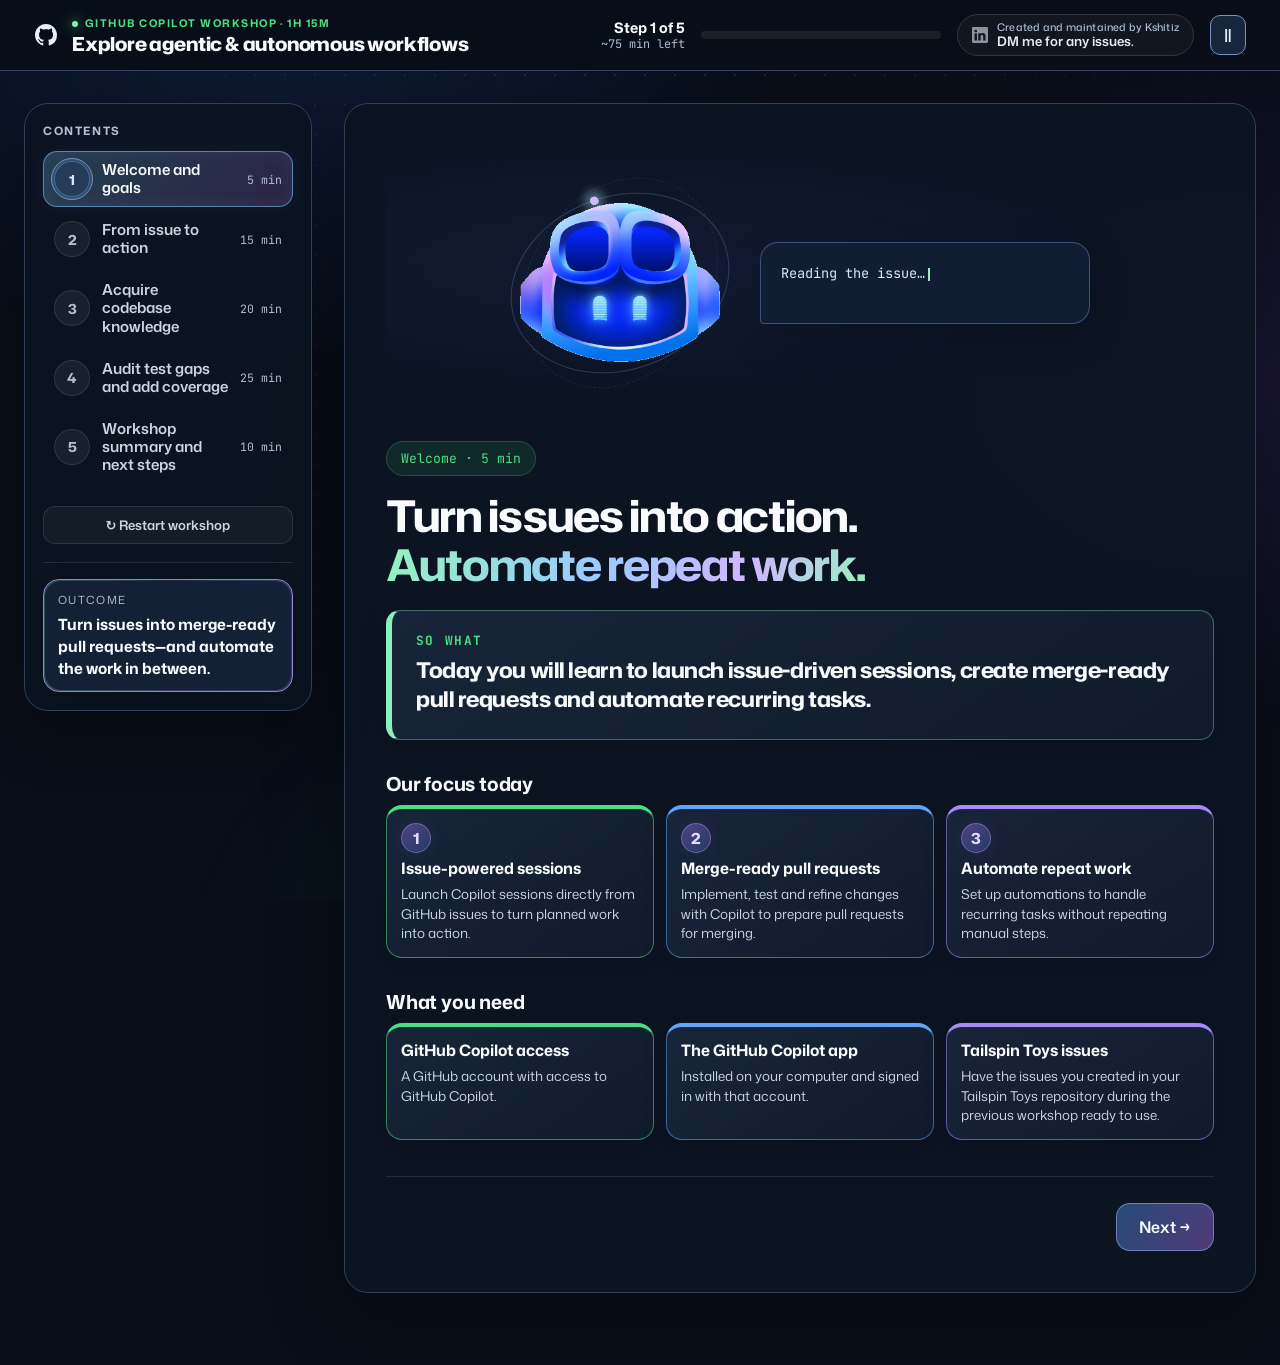
==== commit 95cdc485: "Clarify plan approval and feedback options Co-authored-by: Copilot App <223556219+Copilot@users.nore" ====
--- a/explore-automations/index.html
+++ b/explore-automations/index.html
@@ -1594,8 +1594,8 @@
 
               <h3 class="sec-title">Choose what happens next</h3>
               <ol class="plan-timeline">
-                <li><strong>Ready to proceed?</strong> In <strong>Review plan</strong>, select <strong>Approve and implement this plan</strong>, then click <strong>Continue</strong>.</li>
-                <li><strong>Need more work on the plan?</strong> Do not approve it yet. Choose <strong>Exit plan mode and I will prompt myself</strong> to give Copilot feedback, then ask for revisions and review the updated plan before approving.</li>
+                <li><strong>Ready to proceed?</strong> In the <strong>Review plan</strong> panel at the bottom, select <strong>Approve and implement this plan</strong>, then click <strong>Continue</strong>.</li>
+                <li><strong>Need more work on the plan?</strong> Do not approve it yet. Choose <strong>Exit plan mode and I will prompt myself</strong> to return to the session. Give Copilot your feedback in the chat and ask it to revise the plan; review the update before approving.</li>
               </ol>
               <p class="sec-note">Approval authorizes Copilot to implement the reviewed plan; it does not automatically merge or deploy the changes, or guarantee they are correct. Review the resulting changes and test outcomes before deciding what to do next.</p>
             </div>
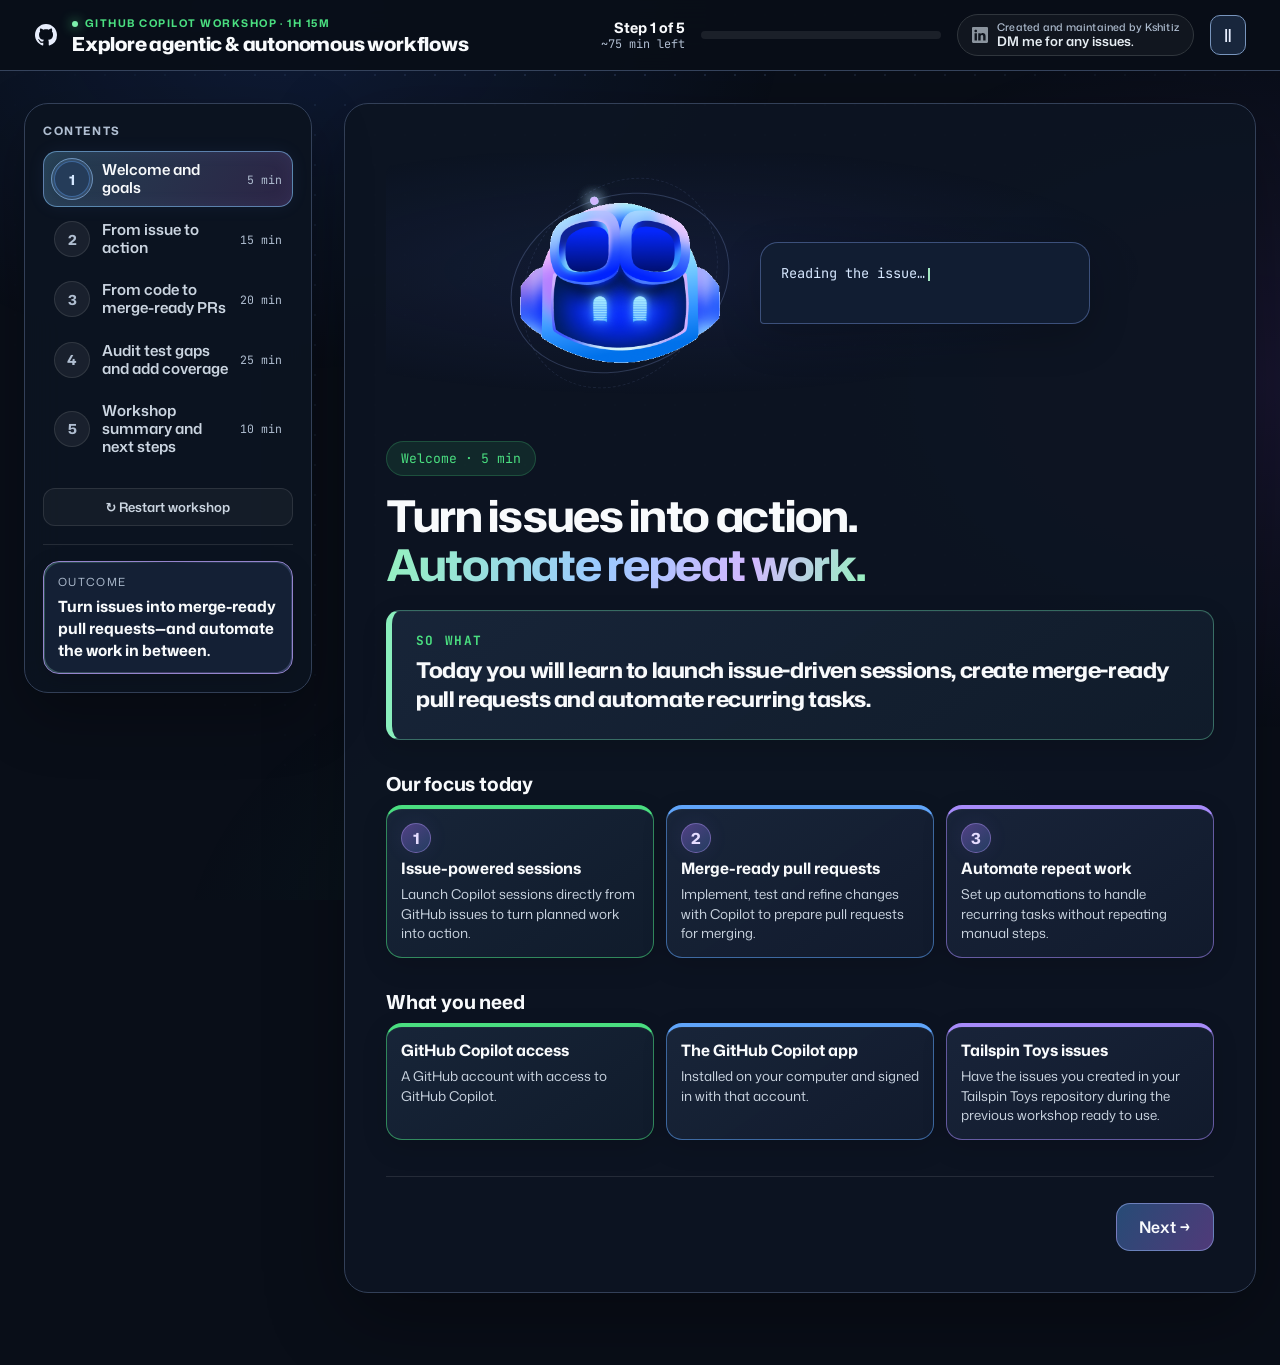
==== commit 83431ff5: "Introduce merge-ready pull request workshop section Co-authored-by: Copilot App <223556219+Copilot@u" ====
--- a/explore-automations/index.html
+++ b/explore-automations/index.html
@@ -1408,7 +1408,7 @@
             </button></li>
           <li><button class="cl-step-item" type="button" data-target="mcp">
               <span class="cl-step-num"><span class="digit">3</span><span class="tick">&#10003;</span></span>
-              <span class="cl-step-name">Acquire codebase knowledge</span>
+              <span class="cl-step-name">From code to merge-ready PRs</span>
               <span class="cl-step-time">20 min</span>
             </button></li>
           <li><button class="cl-step-item" type="button" data-target="round2">
@@ -1608,107 +1608,30 @@
         </article>
 
 
-        <!-- Step 3: Explore the codebase with a skill -->
+        <!-- Step 3: Prepare a merge-ready pull request -->
         <article class="cl-step mcp-lab" id="mcp" data-minutes="20" tabindex="-1">
           <span class="cl-duration">Duration: 20 minutes</span>
-          <h2>Acquire <span class="accent">codebase knowledge</span></h2>
+          <h2>From code to <span class="accent">merge-ready PRs</span></h2>
 
           <div class="sowhat is-step" role="note">
             <span class="sowhat-label">So what</span>
-            <strong class="sowhat-head">Turn an unfamiliar repository into an evidence-backed map you can
-              use to plan better tests.</strong>
-            <span>The skill investigates the codebase, records what it can verify and flags what still needs an answer.</span>
+            <strong class="sowhat-head">Make your changes easy to understand, review and trust.</strong>
+            <span>A focused, validated pull request is ready for a merge decision&mdash;not an automatic merge or deployment.</span>
           </div>
 
-          <p class="sec-note"><strong>Awesome Copilot</strong> is a community library of guides, agents, skills and
-            tools for GitHub Copilot. Today we use one of its skills to understand Tailspin Toys.
-            <a href="https://awesome-copilot.github.com/" target="_blank"
-              rel="noopener noreferrer">Explore the library &#8599;</a></p>
-
-          <details class="stage" open>
-            <summary><span class="stage-num">1</span><span class="stage-title">Ask Copilot to onboard you with the skill</span></summary>
-            <div class="stage-body">
-              <p><label for="codebase-onboarding-prompt">In your <strong>tailspin-toys</strong>
-                  session, copy this prompt into Copilot and send it:</label></p>
-              <div class="tpl">
-                <textarea class="sc-text" id="codebase-onboarding-prompt" rows="3" readonly
-                  spellcheck="false">onboard me to this repo with this skill https://awesome-copilot.github.com/skill/acquire-codebase-knowledge/</textarea>
-              </div>
-              <figure class="shot">
-                <video controls playsinline preload="metadata" width="2646" height="2140"
-                  aria-label="Recording showing the onboarding prompt with the Acquire Codebase Knowledge skill link being sent to Copilot">
-                  <source src="assets/tailspin-toys-onboard-with-skill.mp4" type="video/mp4">
-                  Your browser does not support embedded video.
-                  <a href="assets/tailspin-toys-onboard-with-skill.mp4">Open the recording</a>.
-                </video>
-                <figcaption>Paste the onboarding prompt with the skill link &rarr; Send</figcaption>
-              </figure>
-            </div>
-          </details>
-
-          <h3 class="sec-title">What the skill produces</h3>
-          <p class="sec-note">One repository map. Seven documents in <code>docs/codebase/</code>.</p>
-          <div class="crit-grid codebase-outputs" role="list" aria-label="Seven codebase knowledge documents">
-            <section class="crit-card" role="listitem">
-              <strong>What's it built with?</strong>
-              <code>STACK.md</code>
-              <p>Languages, runtimes, frameworks and dependencies.</p>
-            </section>
-            <section class="crit-card" role="listitem">
-              <strong>Where does everything live?</strong>
-              <code>STRUCTURE.md</code>
-              <p>Folders, entry points and key files.</p>
-            </section>
-            <section class="crit-card" role="listitem">
-              <strong>How does it fit together?</strong>
-              <code>ARCHITECTURE.md</code>
-              <p>Components, boundaries and data flow.</p>
-            </section>
-            <section class="crit-card" role="listitem">
-              <strong>How is code written here?</strong>
-              <code>CONVENTIONS.md</code>
-              <p>Coding patterns and error handling.</p>
-            </section>
-            <section class="crit-card" role="listitem">
-              <strong>What does it connect to?</strong>
-              <code>INTEGRATIONS.md</code>
-              <p>Databases, external services and configuration.</p>
-            </section>
-            <section class="crit-card" role="listitem">
-              <strong>How is it tested?</strong>
-              <code>TESTING.md</code>
-              <p>Test tools, organisation and mocking patterns.</p>
-            </section>
-            <section class="crit-card" role="listitem" style="--crit: var(--workshop-amber);">
-              <strong>Where should we look next?</strong>
-              <code>CONCERNS.md</code>
-              <p>Evidence-backed risks, technical debt and coverage gaps &mdash; a starting point for our test planning.</p>
-            </section>
-          </div>
-          <p class="sec-note"><code>[TODO]</code> means unknown, not assumed.</p>
-
-          <details class="stage" open>
-            <summary><span class="stage-num">2</span><span class="stage-title">Review the generated codebase documents</span></summary>
-            <div class="stage-body">
-              <figure class="shot">
-                <video controls playsinline preload="metadata" width="2646" height="2140"
-                  aria-label="Recording showing the generated Tailspin Toys codebase documents and Copilot's validation work">
-                  <source src="assets/tailspin-toys-review-codebase-knowledge.mp4" type="video/mp4">
-                  Your browser does not support embedded video.
-                  <a href="assets/tailspin-toys-review-codebase-knowledge.mp4">Open the recording</a>.
-                </video>
-                <figcaption>Explore the generated documents in docs/codebase/.</figcaption>
-              </figure>
-            </div>
-          </details>
-
-          <aside class="checkpoint" aria-label="Codebase knowledge checkpoint">
-            <span class="checkpoint-label">Checkpoint</span>
-            <span class="checkpoint-head">Know where to start</span>
-            <p>You can locate all seven documents, trace a finding to the code and explain one candidate test gap.
-              Review the numbered <code>[ASK USER]</code> questions together; record unresolved answers explicitly.</p>
-          </aside>
-
+          <p class="sec-note">Once Copilot has implemented your approved plan, the next goal is a <strong>pull request (PR)</strong>:
+            a proposal to review the changes on your branch before merging them into the target branch.
+            It connects the work back to the issue and gives reviewers a clear place to understand, discuss and evaluate what changed.</p>
+
+          <p class="sec-note"><strong>Merge-ready means more than code that runs.</strong> The changes should address the issue and
+            agreed scope, with a review for correctness and unrelated edits. Relevant tests and required automated checks should pass,
+            reviewer feedback should be addressed, required approvals should be in place and merge conflicts should be resolved.
+            Together, these give your team evidence for a confident merge decision.</p>
+
+          <p class="sec-note">A clear PR summary explains <strong>what changed, why, how it was validated and any remaining risks</strong>.
+            Copilot can help refine the changes, test them and explain the results, but AI output or green checks alone do not guarantee readiness.
+            Repository rules and human review still govern the decision. The outcome is a focused, understandable, validated PR
+            ready for review and a merge decision&mdash;not an automatic merge or deployment.</p>
 
           <nav class="cl-nav">
             <button class="cl-btn cl-back" type="button">&larr; Back</button>
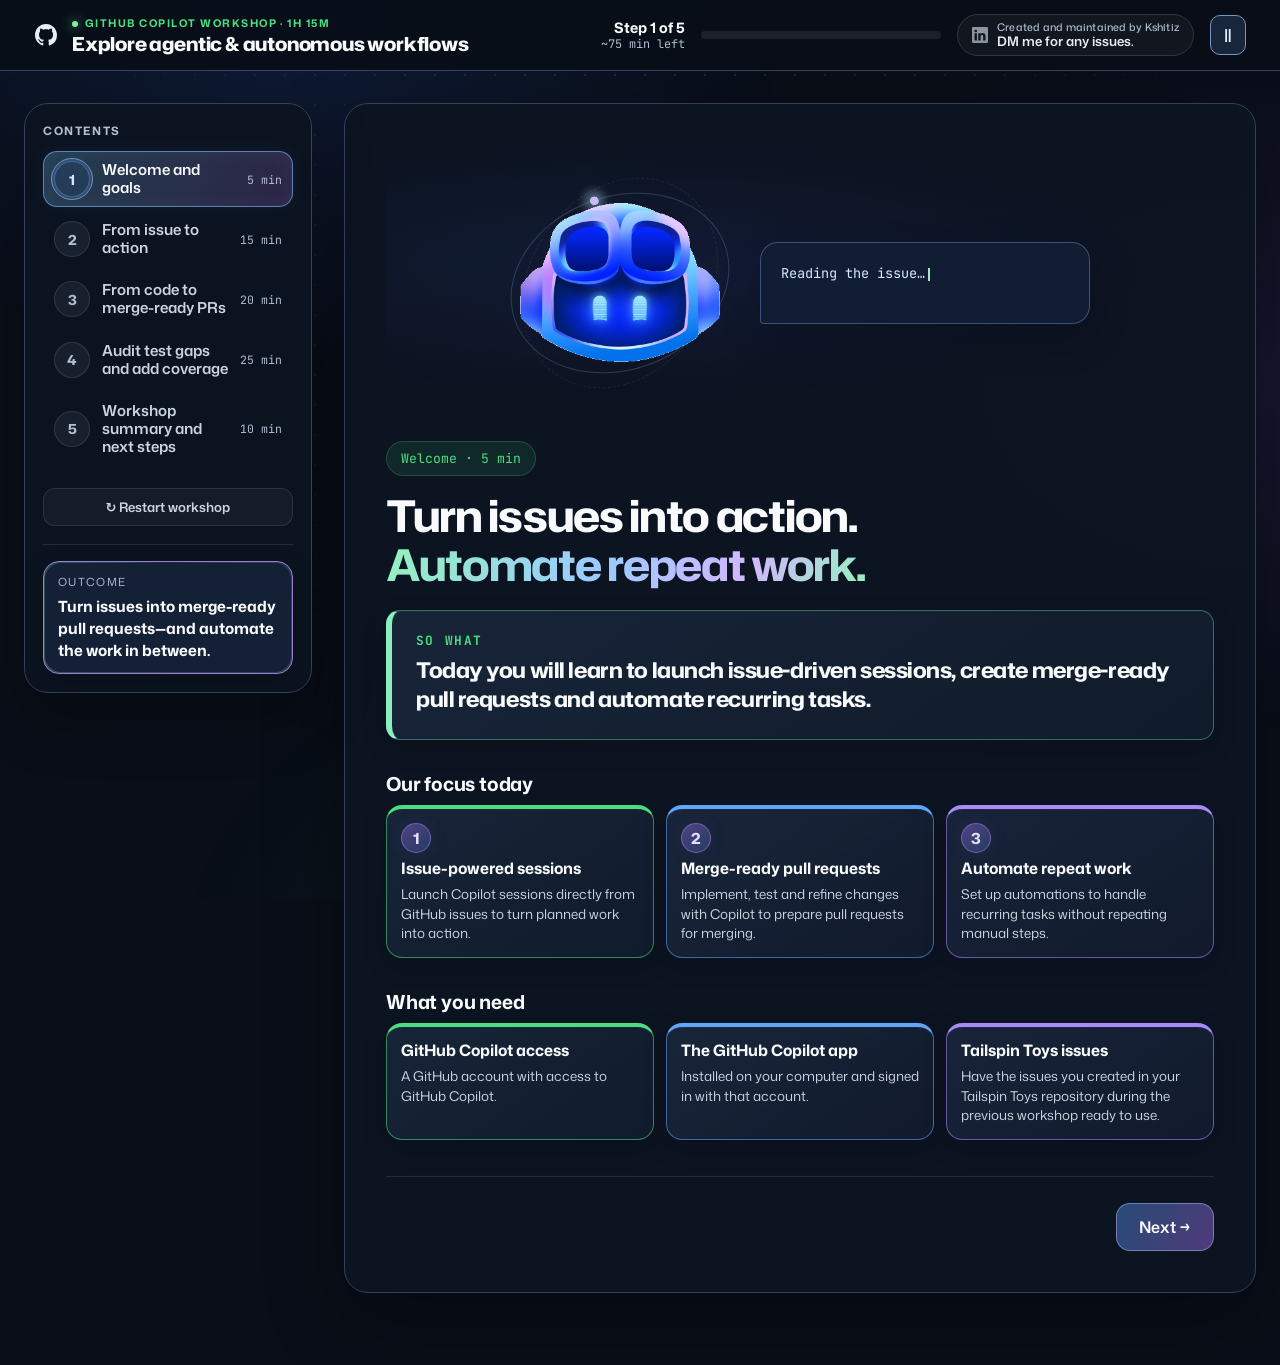
==== commit f262b827: "Add Copilot review step to PR workshop Co-authored-by: Copilot App <223556219+Copilot@users.noreply." ====
--- a/explore-automations/index.html
+++ b/explore-automations/index.html
@@ -1338,6 +1338,9 @@
     #good .prompt-asks { display: flex; flex-wrap: wrap; gap: 8px; list-style: none; margin: 0; padding: 0; }
     #good .prompt-asks li { padding: 6px 10px; border: 1px solid #5b7398; border-radius: 999px; background: #192a42; color: #d7e8ff; font-size: 0.8rem; }
     #good .prompt-asks li:last-child { border-color: #77d5a7; background: #16372d; color: #a7f3cd; }
+    #mcp .pr-look { display: flex; flex-wrap: wrap; gap: 8px; list-style: none; margin: 0; padding: 0; }
+    #mcp .pr-look li { padding: 6px 10px; border: 1px solid #5b7398; border-radius: 999px; background: #192a42; color: #d7e8ff; font-size: 0.8rem; }
+    #mcp .pr-look li:last-child { border-color: #77d5a7; background: #16372d; color: #a7f3cd; }
     #good .plan-timeline { list-style: none; counter-reset: evidence; margin: 0; padding: 0; }
     #good .plan-timeline li { position: relative; counter-increment: evidence; padding: 0 0 22px 48px; color: var(--workshop-muted); font-size: 0.94rem; line-height: 1.6; }
     #good .plan-timeline li::before { content: counter(evidence); position: absolute; left: 0; top: 0; display: grid; place-items: center; width: 30px; height: 30px; border-radius: 10px; border: 1px solid #a68ae77a; background: linear-gradient(140deg, #514185, #233d60); color: #e5dcff; font-family: var(--font-display); font-weight: 700; }
@@ -1633,6 +1636,40 @@
             Repository rules and human review still govern the decision. The outcome is a focused, understandable, validated PR
             ready for review and a merge decision&mdash;not an automatic merge or deployment.</p>
 
+          <details class="stage" open>
+            <summary><span class="stage-num">1</span><span class="stage-title">Turn approved work into a pull request</span></summary>
+            <div class="stage-body">
+              <p>When Copilot finishes the approved work, click <strong>Create PR</strong> at the top of your session. Not ready for review yet? Open the arrow beside it and choose <strong>Create draft PR</strong> instead.</p>
+              <figure class="shot">
+                <video controls playsinline preload="metadata" poster="assets/tailspin-toys-create-pr-poster.jpg" width="1960" height="1270"
+                  aria-label="Recording of a Copilot session for Issue #164: the Create PR menu is opened, Create PR stays selected and is clicked, and a request to open a pull request from the session branch to main is sent">
+                  <source src="assets/tailspin-toys-create-pr.mp4" type="video/mp4">
+                  Your browser does not support embedded video.
+                  <a href="assets/tailspin-toys-create-pr.mp4">Open the recording</a>.
+                </video>
+                <figcaption>Open the menu, keep <strong>Create PR</strong> selected and click it&mdash;Copilot starts opening a PR from your session&rsquo;s branch to <code>main</code>.</figcaption>
+              </figure>
+              <p>Once it&rsquo;s created, the PR opens right beside your session&mdash;linked to your issue, with a full description for reviewers. It&rsquo;s now open for review, not merged.</p>
+              <figure class="shot">
+                <img src="assets/tailspin-toys-pr-created.png" alt="Copilot confirms PR #171 is open against main; the PR panel shows Open status, Review required, Copilot as reviewer, a link to issue #164 and the PR description" width="2000" height="1296">
+                <figcaption>PR #171 is open against <code>main</code>, linked to issue #164 and awaiting review.</figcaption>
+              </figure>
+              <ul class="pr-look" aria-label="What to check on your new pull request">
+                <li>Open &middot; your branch &rarr; main</li>
+                <li>Linked issue</li>
+                <li>Description &amp; changed files</li>
+                <li>Checks &amp; reviews</li>
+              </ul>
+            </div>
+          </details>
+
+          <details class="stage" open>
+            <summary><span class="stage-num">2</span><span class="stage-title">Invite Copilot to give your PR a review</span></summary>
+            <div class="stage-body">
+              <p>With your pull request open, request a review from the Copilot Code Review agent. Review its feedback, make any needed updates, and confirm the required checks and approvals&mdash;then your PR is ready for a merge decision on <code>main</code>. Copilot&rsquo;s review is helpful input, not an automatic merge or a guarantee of readiness.</p>
+            </div>
+          </details>
+
           <nav class="cl-nav">
             <button class="cl-btn cl-back" type="button">&larr; Back</button>
             <button class="cl-btn cl-next" type="button">Next &rarr;</button>
@@ -2144,6 +2181,14 @@
   <script>
     (function () {
       var video = document.querySelector('#good video[poster="assets/tailspin-toys-plan-from-issue-poster.jpg"]');
+      video.addEventListener("keydown", function (event) {
+        if (event.key === "ArrowLeft" || event.key === "ArrowRight") { event.stopPropagation(); }
+      });
+    })();
+  </script>
+  <script>
+    (function () {
+      var video = document.querySelector('#mcp video[poster="assets/tailspin-toys-create-pr-poster.jpg"]');
       video.addEventListener("keydown", function (event) {
         if (event.key === "ArrowLeft" || event.key === "ArrowRight") { event.stopPropagation(); }
       });
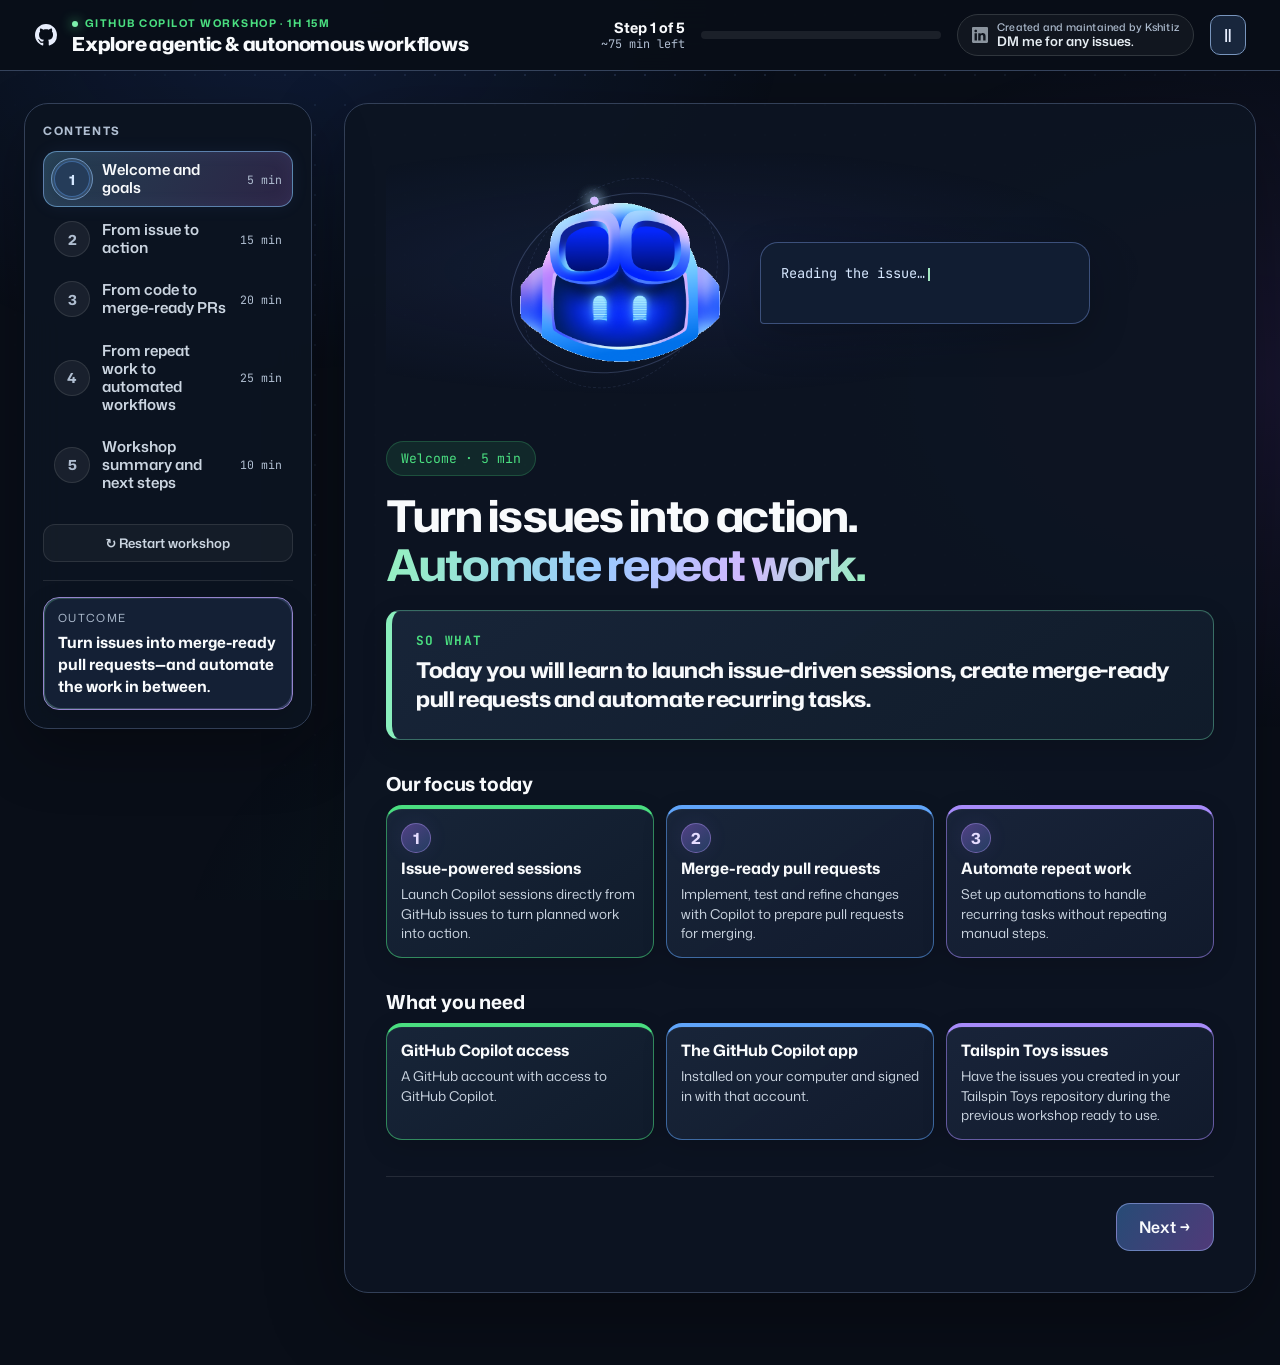
==== commit 050f68e0: "Introduce weekly release-notes automation workshop Co-authored-by: Copilot App <223556219+Copilot@us" ====
--- a/explore-automations/index.html
+++ b/explore-automations/index.html
@@ -1349,6 +1349,10 @@
     #good .plan-review-list { display: grid; gap: 12px; margin: 0; padding-left: 22px; color: var(--workshop-muted); font-size: 0.94rem; line-height: 1.6; }
     #good .plan-review-list strong { color: var(--workshop-text); }
     @media (max-width: 720px) { #good #issue-plan-prompt { height: 430px; } }
+    #round2 #release-notes-prompt { height: 220px; resize: none; }
+    #round2 .automation-list { display: grid; gap: 12px; margin: 0; padding-left: 22px; color: var(--workshop-muted); line-height: 1.6; }
+    #round2 .automation-list strong { color: var(--workshop-text); }
+    @media (max-width: 720px) { #round2 #release-notes-prompt { height: 620px; } }
     /* ============ End mission control ============ */
   </style>
 </head>
@@ -1416,7 +1420,7 @@
             </button></li>
           <li><button class="cl-step-item" type="button" data-target="round2">
               <span class="cl-step-num"><span class="digit">4</span><span class="tick">&#10003;</span></span>
-              <span class="cl-step-name">Audit test gaps and add coverage</span>
+              <span class="cl-step-name">From repeat work to automated workflows</span>
               <span class="cl-step-time">25 min</span>
             </button></li>
           <li><button class="cl-step-item" type="button" data-target="wrap">
@@ -1676,137 +1680,139 @@
           </nav>
         </article>
 
-        <!-- Step 4: Audit test gaps and add coverage -->
+        <!-- Step 4: Create a release-notes automation -->
         <article class="cl-step mcp-lab" id="round2" data-minutes="25" tabindex="-1">
           <span class="cl-duration">Duration: 25 minutes</span>
-          <h2>Find test gaps. <span class="accent">Add meaningful coverage.</span></h2>
+          <h2>From repeat work to <span class="accent">automated workflows</span></h2>
 
           <div class="sowhat is-step" role="note">
             <span class="sowhat-label">So what</span>
-            <strong class="sowhat-head">A passing test suite does not prove every important behaviour.</strong>
-            <span>Use the codebase map to find missing or weak tests, then turn one verified gap into a regression test.</span>
+            <strong class="sowhat-head">Describe it once. Let Copilot pick up the repeat work.</strong>
+            <span>Turn a weekly release-notes chore into a reviewable pull request&mdash;without handing over the merge decision.</span>
           </div>
 
+          <p class="sec-note">An <strong>automation</strong> is a reusable task Copilot can start on a schedule, in response to an event or on demand.
+            Instead of opening a chat and pasting the same prompt every week, save the task once and let its trigger start each run.
+            Every run still needs the right access and clear instructions; saving an automation does not guarantee it will succeed.</p>
+
+          <div class="crit-grid is-three">
+            <section class="crit-card" style="--crit: var(--workshop-blue);">
+              <b>1</b><strong>Trigger: when</strong>
+              <p>A weekly time, a repository event or a manual start tells Copilot when to begin.</p>
+            </section>
+            <section class="crit-card" style="--crit: var(--workshop-amber);">
+              <b>2</b><strong>Instructions: what</strong>
+              <p>Your prompt defines the job, its boundaries and the result you expect from each run.</p>
+            </section>
+            <section class="crit-card" style="--crit: var(--workshop-green);">
+              <b>3</b><strong>Tools: what it may do</strong>
+              <p>Allow only the capabilities needed, such as reading PRs and proposing a changelog update.</p>
+            </section>
+          </div>
+
+          <p class="sec-note">The selected repository supplies the working context. <strong>Local runs</strong> need your computer and app available;
+            <strong>cloud runs</strong> can start while your laptop is off, subject to repository policies, authentication and available resources.
+            For this example, you need write access and the repository&rsquo;s Copilot cloud agent and automation policies enabled.
+            Available settings can vary by account and organization.</p>
+
+          <h3 class="sec-title">Friday release notes, delivered as a PR</h3>
+          <p class="sec-note">Give developers, leads and PMs an understandable summary of the week: take recently merged work, group it into
+            plain-language notes, add a dated section to <code>CHANGELOG.md</code> and open a pull request for review.
+            If nothing was merged, report that instead of opening an empty PR. People still review the notes, changed files and checks before any merge.</p>
+
+          <figure class="shot">
+            <video controls playsinline preload="metadata" poster="assets/friday-release-notes-poster.jpg" width="2032" height="1318"
+              aria-label="Silent recording of manually creating and saving a cloud automation named Weekly Friday Release, configuring its trigger, tools, instructions and repository; the final card is idle and scheduled for Monday">
+              <source src="assets/friday-release-notes-automation.mp4" type="video/mp4">
+              Your browser does not support embedded video. <a href="assets/friday-release-notes-automation.mp4">Open the recording</a>.
+            </video>
+            <figcaption>Watch the full setup and save with <strong>Create</strong>. The clip ends with an idle automation card&mdash;not a completed run, release notes or a created PR.</figcaption>
+          </figure>
+
           <details class="stage" open>
-            <summary><span class="stage-num">1</span><span class="stage-title">Meet the Test Gap Audit skill</span><span
-                class="stage-time">5 min</span></summary>
+            <summary><span class="stage-num">1</span><span class="stage-title">Give your weekly task a home</span></summary>
             <div class="stage-body">
-              <p>Open <a href="https://awesome-copilot.github.com/skill/test-gap-audit/" target="_blank"
-                  rel="noopener noreferrer">Test Gap Audit on Awesome Copilot &#8599;</a>. This skill compares code
-                paths with what existing tests actually assert. It stays <strong>read-only</strong> until you
-                explicitly ask it to add tests.</p>
-              <div class="crit-grid is-three">
-                <section class="crit-card" style="--crit: var(--workshop-blue);">
-                  <b>1</b>
-                  <strong>Map the behaviour</strong>
-                  <p>Inspect source, existing tests and repository test conventions.</p>
-                </section>
-                <section class="crit-card" style="--crit: var(--workshop-amber);">
-                  <b>2</b>
-                  <strong>Rank the gaps</strong>
-                  <p>Prioritise by impact, with evidence and concrete test scenarios.</p>
-                </section>
-                <section class="crit-card" style="--crit: var(--workshop-green);">
-                  <b>3</b>
-                  <strong>Prove the behaviour</strong>
-                  <p>Prefer meaningful assertions over a higher coverage percentage alone.</p>
-                </section>
-              </div>
+              <p>Open <strong>Automations</strong> in the sidebar, click <strong>+ New automation</strong> at the top right,
+                then choose <strong>Create manually</strong>. Some versions call the entry button <strong>Create automation</strong>.</p>
+              <p>In <strong>Manual automation creation</strong>, enter a recognizable name such as <strong>Weekly Friday Release</strong>.
+                The name is a label, not a schedule: writing &ldquo;Friday&rdquo; here does not choose the day of the run.</p>
             </div>
           </details>
 
           <details class="stage" open>
-            <summary><span class="stage-num">2</span><span class="stage-title">Run a read-only audit of Tailspin Toys</span><span
-                class="stage-time">8 min</span></summary>
+            <summary><span class="stage-num">2</span><span class="stage-title">Set Friday and allow only the tools you need</span></summary>
             <div class="stage-body">
-              <figure class="shot">
-                <video controls playsinline preload="metadata" width="2646" height="2140"
-                  aria-label="Tailspin Toys test gap audit demonstration">
-                  <source src="assets/tailspin-toys-test-gap-audit.mp4" type="video/mp4">
-                  Your browser does not support embedded video.
-                  <a href="assets/tailspin-toys-test-gap-audit.mp4">Open the recording</a>.
-                </video>
-              </figure>
-              <p><label for="test-gap-audit-prompt">Copy this audit prompt into Copilot:</label></p>
-              <div class="tpl">
-                <textarea class="sc-text" id="test-gap-audit-prompt" rows="8" readonly
-                  spellcheck="false">Audit this Tailspin Toys repository using this skill: https://awesome-copilot.github.com/skill/test-gap-audit/
-
-Use docs/codebase/TESTING.md and docs/codebase/CONCERNS.md as context, then verify against the current code and tests. Inventory the repository's testable surfaces before inspecting the highest-risk areas. Use the skill's coverage mapping script if available, and verify its leads before calling them confirmed gaps.
-
-Report prioritised P0-P3 findings with source and test file:line evidence, what the current tests prove, and specific proposed tests with key assertions. Separate confirmed gaps from inferred gaps. State surface counts, list areas surveyed but not deeply inspected, and record checks run or skipped. Do not change any files or add tests yet.</textarea>
-              </div>
-              <p>Read the report before acting. A file without a directly matching test may still be covered indirectly.
-                If the audit cannot finish in this session, use its list of areas not deeply inspected for a follow-up pass.</p>
+              <p>Switch <strong>Trigger</strong> from <strong>Daily</strong> to <strong>Weekly</strong>. Choose <strong>Friday</strong> in
+                <strong>Day of week</strong> and a suitable <strong>Time of day</strong>. Enable <strong>Run in the cloud</strong> if you want it
+                to run without your laptop being on.</p>
+              <p class="sec-note"><strong>Recording note:</strong> the example leaves Monday selected, despite its Friday name.
+                For this workshop, explicitly choose Friday. The recorded 9:00 AM India-time selection appears on the saved card as
+                <code>Mon 3:30 AM UTC</code>. Confirm your timezone and the final card&rsquo;s schedule; do not assume every time field is UTC.</p>
+              <p>For a cloud run, open <strong>Tools</strong> and select the capabilities this release-notes task needs.
+                The following are recommended picks, not a claim that the recording selected them all:</p>
+              <ul class="automation-list">
+                <li><strong>Search PRs</strong> &mdash; find pull requests merged into the default branch during the last seven days.</li>
+                <li><strong>Read PR</strong> &mdash; understand each change and collect its link and author.</li>
+                <li><strong>Get file</strong> &mdash; read the existing <code>CHANGELOG.md</code> before adding notes.</li>
+                <li><strong>Commit and push changes</strong> &mdash; save the changelog update on a branch.</li>
+                <li><strong>Create PR</strong> &mdash; propose that branch&rsquo;s notes for review.</li>
+              </ul>
+              <p class="sec-note">The clip searches tools for issues and pull requests, but the final form says <strong>1 tool selected</strong>.
+                That is not evidence of a complete permission set. Check your selections against the task above; <strong>Merge PR is not needed</strong>.</p>
             </div>
           </details>
 
           <details class="stage" open>
-            <summary><span class="stage-num">3</span><span class="stage-title">Generate a local HTML audit report</span><span
-                class="stage-time">2 min</span></summary>
+            <summary><span class="stage-num">3</span><span class="stage-title">Tell Copilot exactly what each run should deliver</span></summary>
             <div class="stage-body">
-              <p>Once the audit is complete, ask Copilot to turn the finalised findings into a simple local HTML page.
-                Save the report outside the repository to keep the audited files unchanged, then open it in your browser.</p>
-              <p><label for="test-gap-report-prompt">Copy this report prompt into Copilot:</label></p>
+              <p><label for="release-notes-prompt">Click <strong>Copy</strong>, then paste this exact prompt into <strong>Instructions for each run</strong>:</label></p>
               <div class="tpl">
-                <textarea class="sc-text" id="test-gap-report-prompt" rows="3" readonly
-                  spellcheck="false">Please generate the finalised report in a simple local html page</textarea>
+                <textarea class="sc-text" id="release-notes-prompt" rows="14" readonly spellcheck="false">Write release notes for pull requests merged into the default branch in the last 7 days.
+- Group them under Features, Fixes, Docs, and Maintenance.
+- Write one plain-English line per PR that a non-developer can understand, with its link.
+- End with a "Thanks to" line crediting the authors.
+Add the notes as a new dated section at the top of CHANGELOG.md (create it if missing), then open a pull request titled "Release notes: week of &lt;date&gt;".
+If nothing was merged, don't open a pull request; just say so.</textarea>
               </div>
-              <figure class="shot">
-                <img src="assets/tailspin-toys-html-audit-report.png"
-                  alt="Copilot session showing the request to generate the finalised test gap audit report in a simple local HTML page">
-              </figure>
-              <p>Keep the priorities, source evidence and checks run or skipped visible in the report.
-                Generating the report does not authorise implementing the suggested fixes or tests.</p>
-              <figure class="shot">
-                <video controls playsinline preload="metadata" width="1536" height="1070"
-                  aria-label="Recording of the local HTML test gap audit report">
-                  <source src="assets/tailspin-toys-html-report-walkthrough.mp4" type="video/mp4">
-                  Your browser does not support embedded video.
-                  <a href="assets/tailspin-toys-html-report-walkthrough.mp4">Open the recording</a>.
-                </video>
-              </figure>
+              <p>The prompt fixes the time window and categories, asks for readable lines with traceable PR links and credits the authors.
+                It defines the deliverable as a dated changelog section and a reviewable PR, with a no-merge/no-PR fallback.
+                Copilot should replace <code>&lt;date&gt;</code> in the title with the appropriate date for the release-note week.</p>
+              <p class="sec-note">Even Personal cloud automation prompts and session logs are visible to repository readers.
+                Never include secrets or sensitive information in these instructions.</p>
             </div>
           </details>
 
           <details class="stage" open>
-            <summary><span class="stage-num">4</span><span class="stage-title">Create GitHub issues for the P1 gaps</span><span
-                class="stage-time">10 min</span></summary>
+            <summary><span class="stage-num">4</span><span class="stage-title">Save it, test a run and review the result</span></summary>
             <div class="stage-body">
-              <figure class="shot">
-                <video controls playsinline preload="metadata" width="1536" height="1070"
-                  aria-label="Recording showing the request to create two detailed GitHub issues for the P1 test gaps">
-                  <source src="assets/tailspin-toys-create-p1-issues.mp4" type="video/mp4">
-                  Your browser does not support embedded video.
-                  <a href="assets/tailspin-toys-create-p1-issues.mp4">Open the recording</a>.
-                </video>
-              </figure>
-              <p><label for="test-gap-implementation-prompt">Copy this prompt into Copilot:</label></p>
-              <div class="tpl">
-                <textarea class="sc-text" id="test-gap-implementation-prompt" rows="2" readonly
-                  spellcheck="false">Create a detailed github issue for each of the P1 gaps in this repository</textarea>
-              </div>
-              <p>The recording asks for two issues because that audit found two P1 gaps. Your audit may rank gaps
-                differently, so create one issue per P1 gap in your report.</p>
+              <p>Choose your own <strong>Repository</strong> with write access, then select an available model and agent using the controls below
+                the prompt. The clip uses a repository named SE-COCKPIT; it is just an example, not a workshop requirement.</p>
+              <p>For cloud automations, choose <strong>Personal</strong> or <strong>Shared</strong> under <strong>Type</strong>.
+                Personal automations use your identity and credits; Shared automations are visible to people with repository access and use
+                Copilot&rsquo;s identity with credits charged to the repository owner. Choose deliberately: type cannot be changed after creation.</p>
+              <p>Optionally expand <strong>AI credit limits</strong> to set per-run and daily limits appropriate to your budget.
+                Review the repository, tools, scope and Friday schedule before saving: only the release-note change to <code>CHANGELOG.md</code>
+                is expected, not unrelated code edits or an automatic merge.</p>
+              <p>Click <strong>Create</strong> to save. To save and test immediately, open its dropdown and choose <strong>Create and run</strong>.
+                The recording reveals that option but actually saves with <strong>Create</strong>. Its final <strong>Idle</strong> card confirms
+                saved configuration only; check the displayed day, time and repository.</p>
+              <p>When ready, test the saved automation using the card&rsquo;s play button. Open the resulting run to inspect its status and logs.
+                If it creates a PR, review the notes, links, authors, changed files and required checks before deciding whether to merge.
+                If there were no merges, expect a message and no PR; errors or a saved card alone are not successful output.</p>
+              <p class="sec-note">Before a repeat manual run, check for an existing release-note PR or dated section for the same week to avoid
+                duplicate notes. Test the configuration before relying on its weekly schedule.</p>
             </div>
           </details>
 
-          <figure class="shot">
-            <img src="assets/tailspin-toys-published-p1-issues.png"
-              alt="Repository Issues tab showing two published issues: the database-explorer SQL guard gap and missing seedDatabase unit tests">
-            <figcaption>Example result: both P1 gaps are published as GitHub issues. Your titles will differ.</figcaption>
-          </figure>
-
-          <aside class="checkpoint" aria-label="Test gap audit checkpoint">
+          <aside class="checkpoint" aria-label="Automation readiness checkpoint">
             <span class="checkpoint-label">Checkpoint</span>
-            <span class="checkpoint-head">Raise your GitHub issues</span>
-            <ul>
-              <li>Create one GitHub issue in your own <strong>tailspin-toys</strong> repository for each P1 gap from
-                your audit.</li>
-              <li>Include the finding, source evidence and proposed tests in each issue.</li>
-              <li>Open the repository's Issues tab and confirm the issues are published, not just drafted in chat.</li>
-            </ul>
+            <span class="checkpoint-head">Scheduled correctly. Scoped carefully. Reviewed by you.</span>
+            <p>Confirm Friday, the timezone, repository and task-specific tools. A saved automation is the beginning;
+              a successful run and a reviewed PR are the evidence that the workflow works.</p>
           </aside>
+
+          <p class="sec-note"><a href="https://docs.github.com/en/copilot/how-tos/github-copilot-app/using-automations" target="_blank"
+              rel="noopener noreferrer">Learn more about Copilot app automations, cloud policies and AI credit limits &rarr;</a></p>
 
           <nav class="cl-nav">
             <button class="cl-btn cl-back" type="button">&larr; Back</button>
@@ -2189,6 +2195,14 @@
   <script>
     (function () {
       var video = document.querySelector('#mcp video[poster="assets/tailspin-toys-create-pr-poster.jpg"]');
+      video.addEventListener("keydown", function (event) {
+        if (event.key === "ArrowLeft" || event.key === "ArrowRight") { event.stopPropagation(); }
+      });
+    })();
+  </script>
+  <script>
+    (function () {
+      var video = document.querySelector('#round2 video[poster="assets/friday-release-notes-poster.jpg"]');
       video.addEventListener("keydown", function (event) {
         if (event.key === "ArrowLeft" || event.key === "ArrowRight") { event.stopPropagation(); }
       });
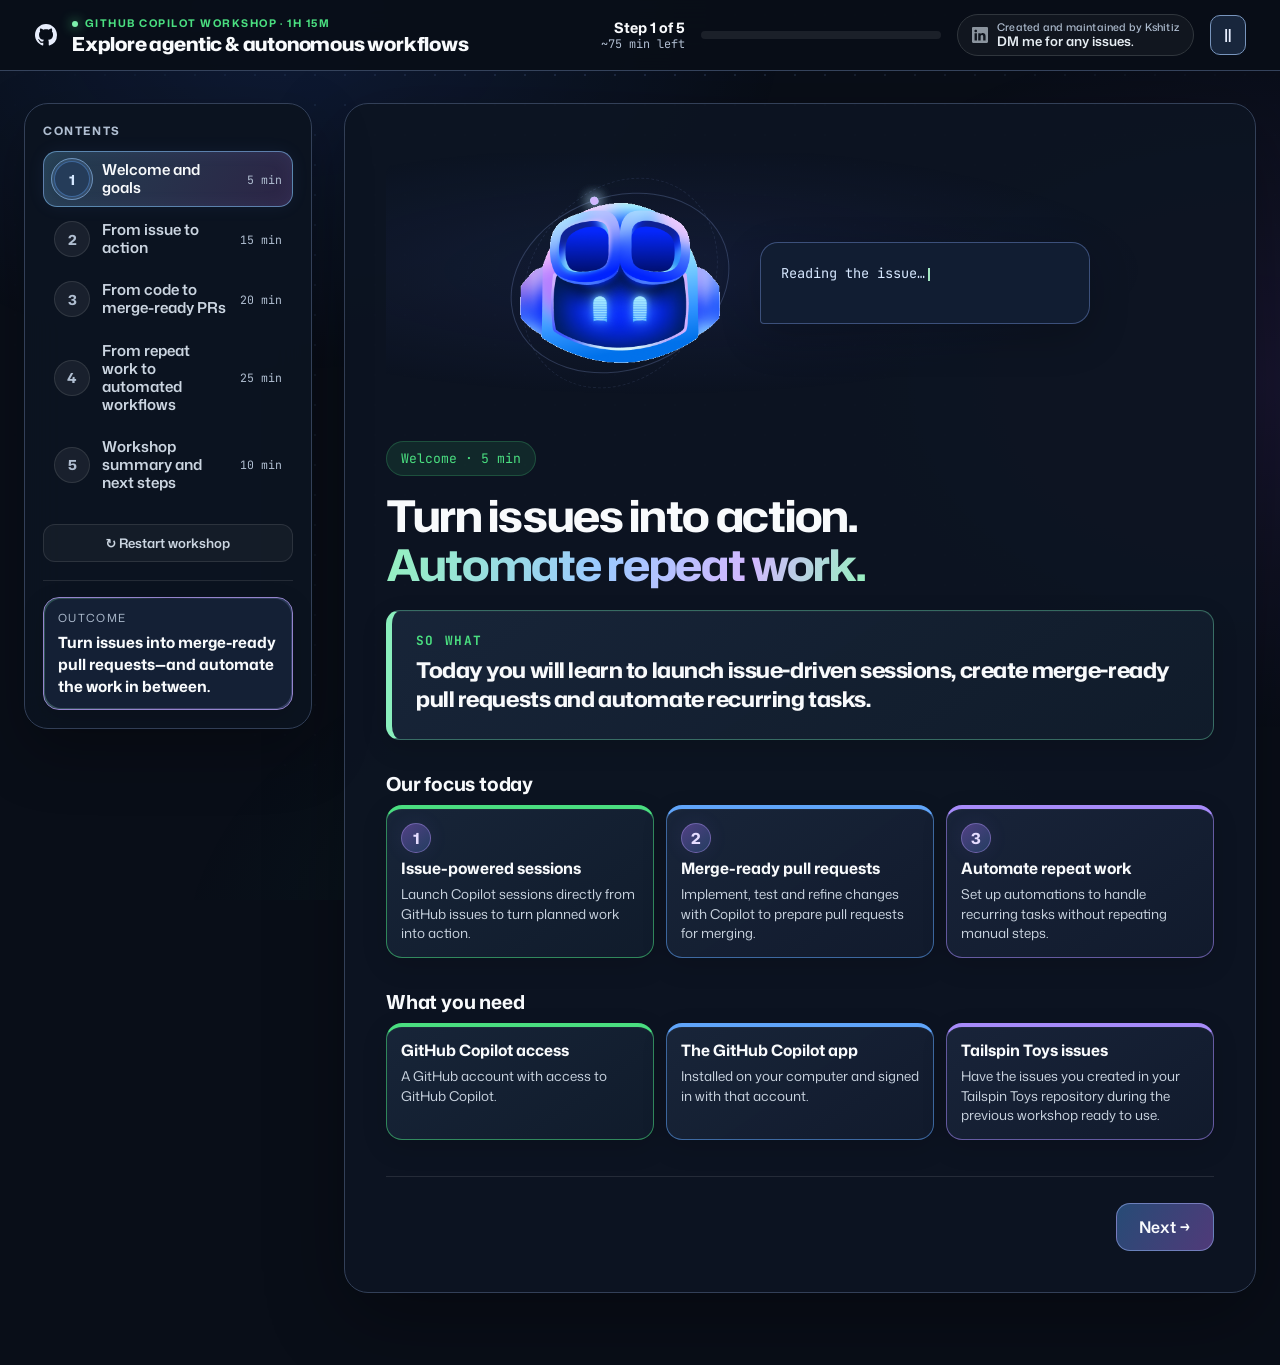
==== commit d4c4336b: "Improve automation section text spacing and prompt fit Co-authored-by: Copilot App <223556219+Copilo" ====
--- a/explore-automations/index.html
+++ b/explore-automations/index.html
@@ -1353,6 +1353,24 @@
     #round2 .automation-list { display: grid; gap: 12px; margin: 0; padding-left: 22px; color: var(--workshop-muted); line-height: 1.6; }
     #round2 .automation-list strong { color: var(--workshop-text); }
     @media (max-width: 720px) { #round2 #release-notes-prompt { height: 620px; } }
+    #round2 .sec-note, #round2 .stage-body > p, #round2 .automation-list { line-height: 1.7; }
+    #round2 .sec-note, #round2 .stage-body > p { max-width: 70ch; }
+    #round2 > .sec-note, #round2 > .crit-grid { margin-bottom: 22px; }
+    #round2 > .sec-title { margin-bottom: 14px; }
+    #round2 > .shot { margin: 24px 0 28px; }
+    #round2 .shot figcaption { line-height: 1.65; margin-top: 14px; }
+    #round2 .stage { margin-bottom: 22px; }
+    #round2 .stage > summary { padding: 18px 24px; }
+    #round2 .stage-body { gap: 20px; padding: 8px 24px 24px; }
+    #round2 .automation-list { gap: 16px; max-width: 70ch; }
+    #round2 #release-notes-prompt { height: 300px; line-height: 1.7; }
+    #round2 .checkpoint { margin-top: 6px; margin-bottom: 22px; }
+    #round2 .checkpoint p { line-height: 1.7; }
+    @media (max-width: 720px) {
+      #round2 .stage > summary { padding: 18px; }
+      #round2 .stage-body { gap: 18px; padding: 6px 18px 22px; }
+      #round2 #release-notes-prompt { height: 700px; }
+    }
     /* ============ End mission control ============ */
   </style>
 </head>
